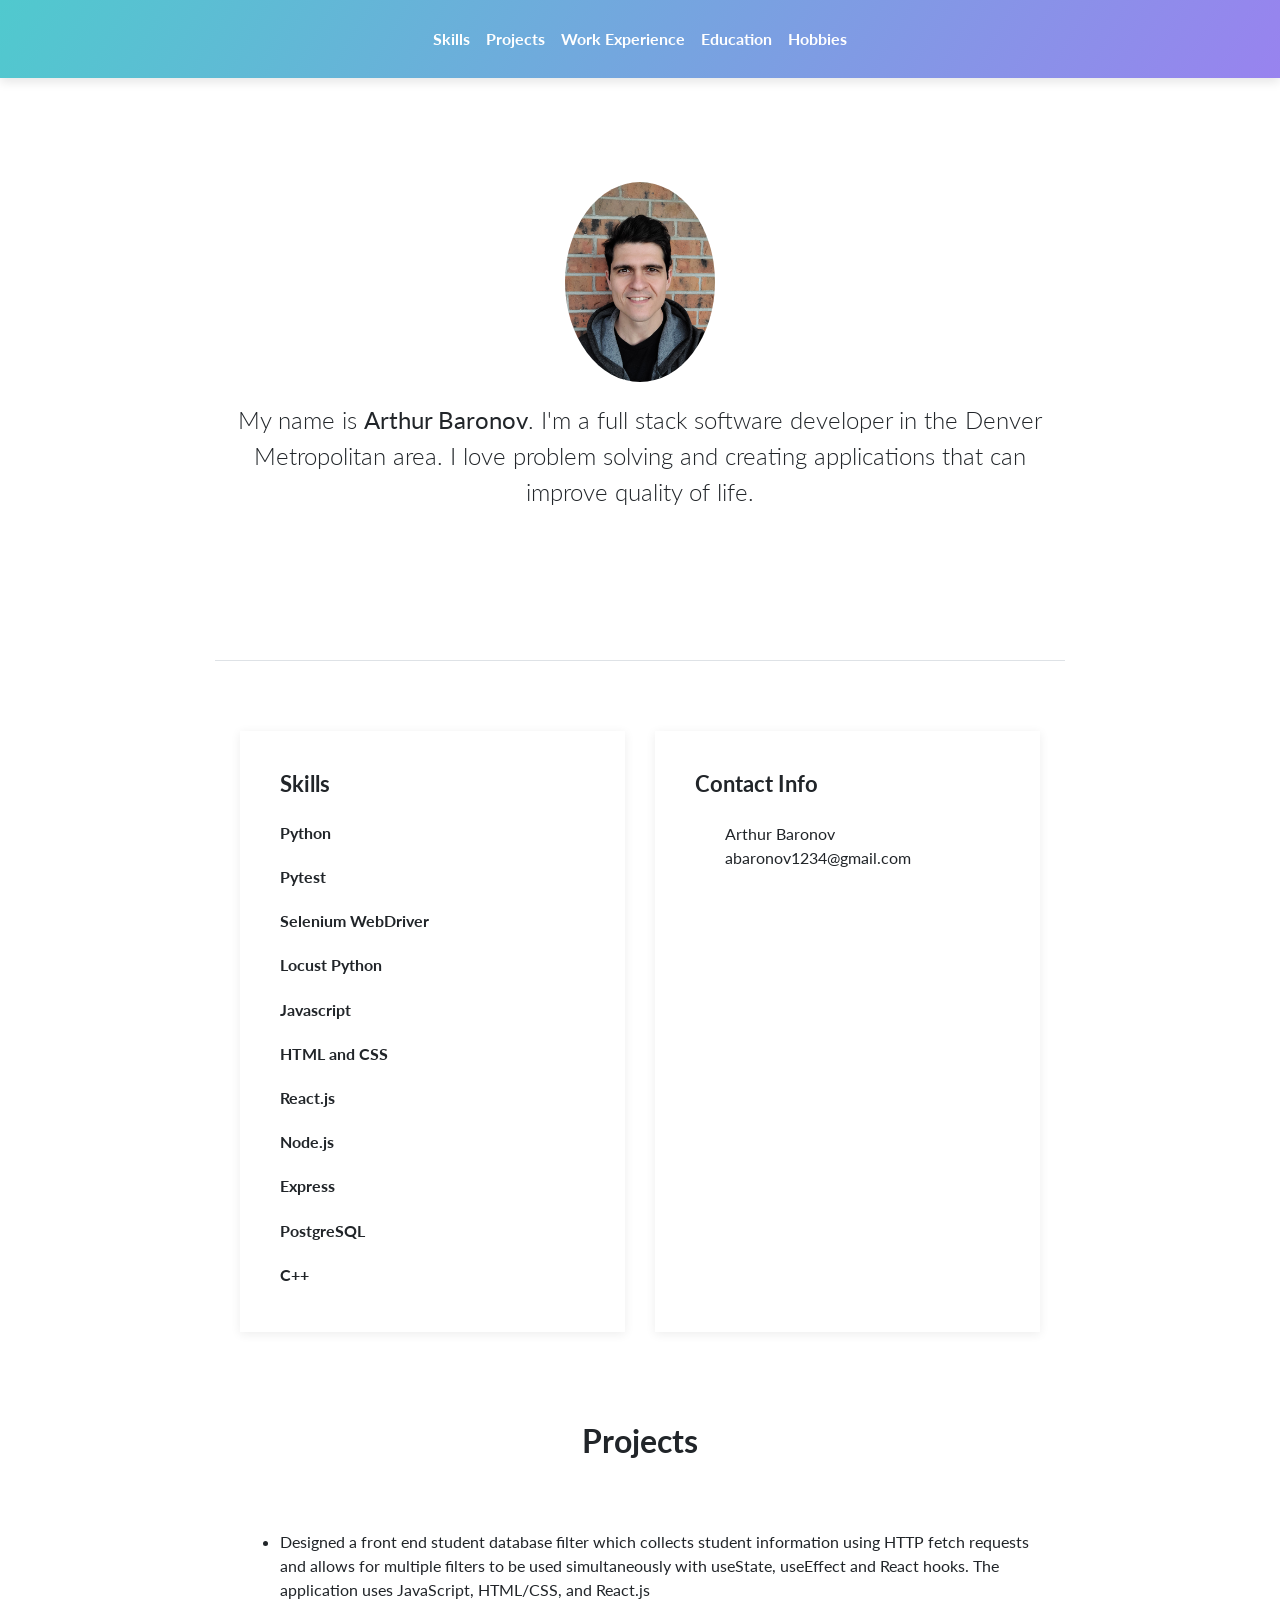
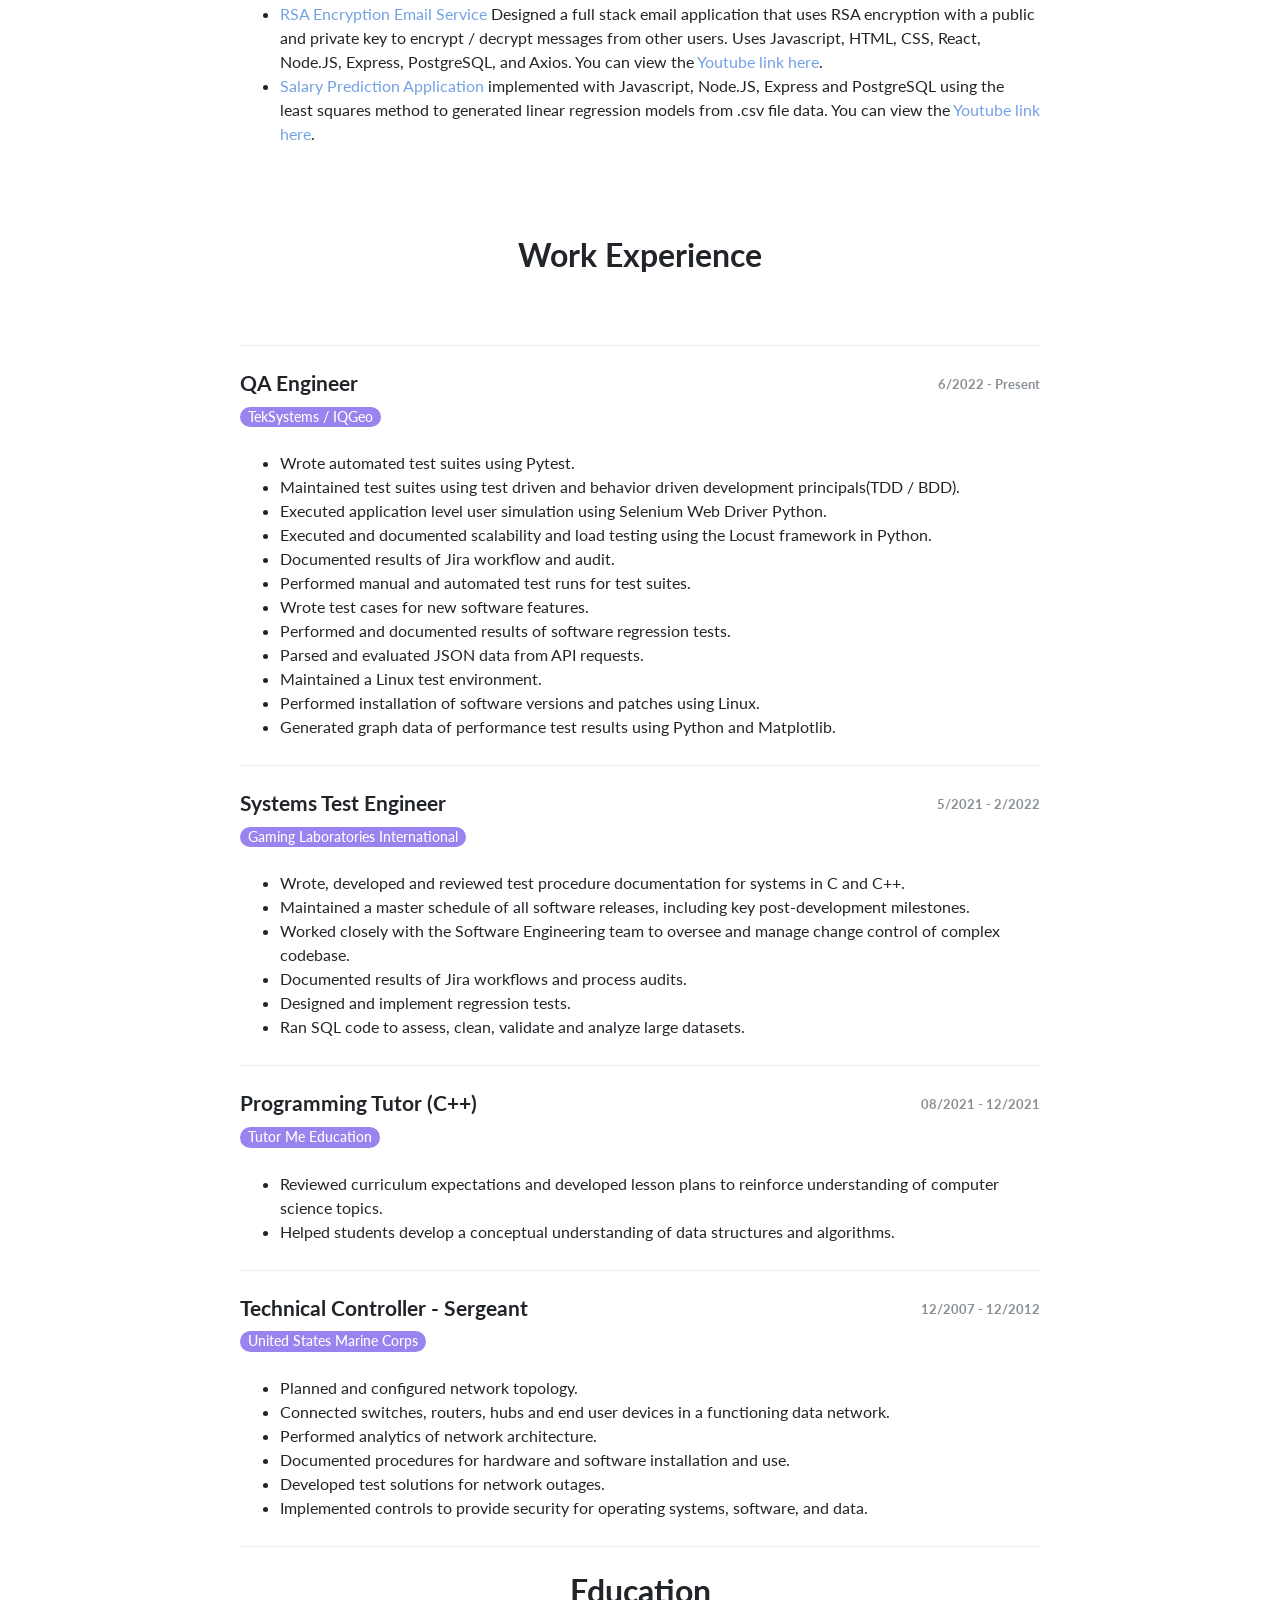
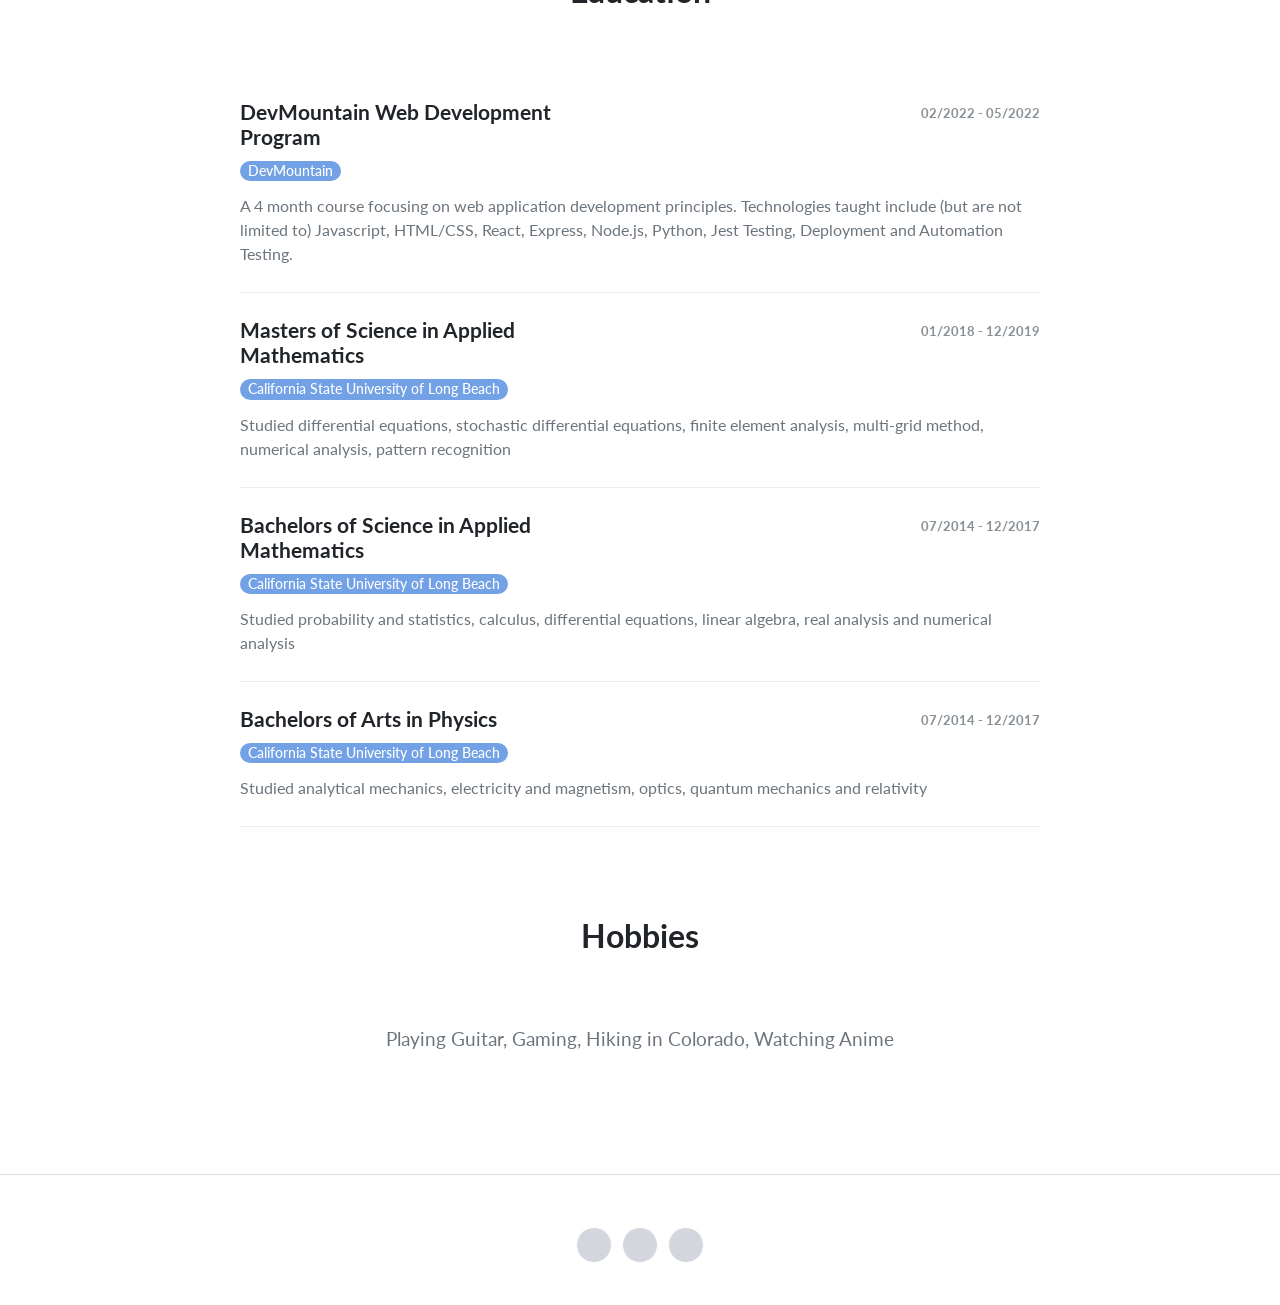
==== index.html @ 5a19d819 "Add IQGeo to work experience and Automation / Python to skills list" ====
<!DOCTYPE html>
<html>
  <head>
    <meta charset="utf-8">
    <meta name="viewport" content="width=device-width, initial-scale=1">
    <title>Arthur Baronov's Portfolio</title>
    <link rel="stylesheet" href="https://maxcdn.bootstrapcdn.com/bootstrap/4.0.0/css/bootstrap.min.css">
    <link rel="stylesheet" href="https://code.ionicframework.com/ionicons/2.0.1/css/ionicons.min.css">
    <link rel="stylesheet" type="text/css" href="assets/css/style.css">
  </head>
  <body>
   <nav class="navbar fixed-top navbar-expand-lg navbar-dark page-navbar gradient">
      <div class="container">
        <button class="navbar-toggler" type="button" data-toggle="collapse" data-target="#navbarNav" aria-controls="navbarNav" aria-expanded="false" aria-label="Toggle navigation">
          <span class="navbar-toggler-icon"></span>
        </button>
        <div class="collapse navbar-collapse" id="navbarNav">
            <ul class="navbar-nav mx-auto">
              <li class="nav-item item">
                <li class="nav-item item">
                  <li class="nav-item item">
                    <a class="nav-link" href="#skills">Skills</a>
                  </li>
                  <li class="nav-item item">
                    <a class="nav-link" href="#projects">Projects</a>
                  </li>
                  <li class="nav-item item">
                    <a class="nav-link" href="#work-experience">Work Experience</a>
                  </li>
                </li>
                <li class="nav-item item">
                    <a class="nav-link" href="#education">Education</a>
                </li>
                <li class="nav-item item">
                    <a class="nav-link" href="#hobbies">Hobbies</a>
                </li>
              </li>
            </ul>
          </div>
      </div>
    </nav>
    <main class="page cv-page">
      <section class="cv-block block-intro border-bottom">
        <div class="container">
          <div class="avatar">
            <img class="img-fluid rounded-circle" src="assets/img/ProfilePicture.jpg">
          </div>
          <p>My name is <strong>Arthur Baronov</strong>. I'm a full stack software developer in the Denver Metropolitan area. I love problem solving and creating applications that can improve quality of life.</p>
        </div>
      </section>
      <section class="cv-block info">
        <div class="container">       
          
          <div class="group" id="skills">
            <div class="row">
              <div class="col-md-6">
                <div class="skills info-card">
                  <h2>Skills</h2>
                  <h3>Python</h3>
                  <h3>Pytest</h3>
                  <h3>Selenium WebDriver</h3>
                  <h3>Locust Python</h3>
                  <h3>Javascript</h3>
                  <h3>HTML and CSS</h3>
                  <h3>React.js</h3>
                  <h3>Node.js</h3>
                  <h3>Express</h3>
                  <h3>PostgreSQL</h3>
                  <h3>C++</h3>
                </div>
              </div>
              <div class="col-md-6">
                <div class="contact-info info-card">
                  <h2>Contact Info</h2>
                  <div class="row">
                  </div>
                  <div class="row">
                    <div class="col-1">
                        <i class="ion-person icon"></i>
                    </div>
                    <div class="col-9">
                      <span>Arthur Baronov</span>
                    </div>
                  </div>
                  <div class="row">
                  </div>
                  <div class="row">
                    <div class="col-1">
                      <i class="ion-at icon"></i>
                    </div>
                    <div class="col-9">
                      <span>abaronov1234@gmail.com</span>
                    </div>
                  </div>
                </div>
              </div>
            </div>
          </div>
          
          <div class="hobbies group" id="projects">
          <h2 class="text-center">Projects</h2>
          <p class="text-center text-muted"><ul>
            <li>Designed a front end student database filter which collects student information using HTTP fetch requests and allows for multiple filters to be used simultaneously with useState, useEffect and React hooks. The application uses JavaScript, HTML/CSS, and React.js</li>
            <li><a href="https://github.com/aibaronov/secret-squirrel">RSA Encryption Email Service</a> Designed a full stack email application that uses RSA encryption with a public and private key to encrypt / decrypt messages from other users. Uses Javascript, HTML, CSS, React, Node.JS, Express, PostgreSQL, and Axios. You can view the <a href="https://youtu.be/8AyNjd6YMVg">Youtube link here</a>.</li>
            <li><a href="https://github.com/aibaronov/capstone-project.git">Salary Prediction Application</a> implemented with Javascript, Node.JS, Express and PostgreSQL using the least squares method to generated linear regression models from .csv file data. You can view the <a href="https://youtu.be/h0Ul3pJCWgg">Youtube link here</a>.</li>
            <!-- <li><a href="https://github.com/aibaronov/RSA.git">RSA Encryption Algorithm</a> implemented in C++ using concepts in Number Theory to handle modular arithmetic with large prime numbers.</li>
            <li><a href="https://github.com/aibaronov/Stochastic-Processes.git">Pedestrian Movement Simulation</a> implemented in Matlab using stochastic differential equations to simulate random motion.</li> -->
          </ul></p>
        </div>

          <div class="work-experience group" id="work-experience">
            <h2 class="text-center">Work Experience</h2>
            <div class="item">
              <div class="row">
                <div class="col-md-6">
                  <h3>QA Engineer</h3>
                  <h4 class="organization">TekSystems / IQGeo</h4>
                </div>
                <div class="col-md-6">
                  <time class="period">6/2022 - Present</time>
                </div>
              </div>
              <p class="text-muted"><ul>
                <li>Wrote automated test suites using Pytest.</li>
                <li>Maintained test suites using test driven and behavior driven development principals(TDD / BDD).</li>
                <li>Executed application level user simulation using Selenium Web Driver Python.</li>
                <li>Executed and documented scalability and load testing using the Locust framework in Python.</li>
                <li>Documented results of Jira workflow and audit.</li>
                <li>Performed manual and automated test runs for test suites.</li>
                <li>Wrote test cases for new software features.</li>
                <li>Performed and documented results of software regression tests.</li>
                <li>Parsed and evaluated JSON data from API requests.</li>
                <li>Maintained a Linux test environment.</li>
                <li>Performed installation of software versions and patches using Linux.</li>
                <li>Generated graph data of performance test results using Python and Matplotlib.</li>
              </ul></p>
            </div>

            <div class="item">
              <div class="row">
                <div class="col-md-6">
                  <h3>Systems Test Engineer</h3>
                  <h4 class="organization">Gaming Laboratories International</h4>
                </div>
                <div class="col-md-6">
                  <time class="period">5/2021 - 2/2022</time>
                </div>
              </div>
              <p class="text-muted"><ul>
                <li>Wrote, developed and reviewed test procedure documentation for systems in C and C++.</li>
                <li>Maintained a master schedule of all software releases, including key post-development milestones.</li>
                <li>Worked closely with the Software Engineering team to oversee and manage change control of complex codebase.</li>
                <li>Documented results of Jira workflows and process audits. </li>
                <li>Designed and implement regression tests. </li>
                <li>Ran SQL code to assess, clean, validate and analyze large datasets.</li>
              </ul></p>
            </div>
            <!-- <div class="item">
              <div class="row">
                <div class="col-md-6">
                  <h3>Highschool Math Tutor</h3>
                  <h4 class="organization">Denver Math Fellows</h4>
                </div>
                <div class="col-md-6">
                  <time class="period">07/2020 - 05/2021</time>
                </div>
              </div>
                <p class="text-muted"><ul>
                  <li>Wrote lesson plans based on curriculum expectations.</li>
                  <li>Designed curriculums to reinforce state mathematics standards for highschool students.</li>
                  <li>Held virtual lectures via google meets for students.</li>
                  <li>Designed and administered quizzes and tests to assess students' knowledge.</li>
                  <li>Performed accurate grading of all assignments and relevant participation based activities. </li>
                  <li>Recorded videos for students to watch in order to reinforce foundational topics in mathematics. </li>
                </ul></p>
              </div> -->
              <div class="item">
                <div class="row">
                  <div class="col-md-6">
                    <h3>Programming Tutor (C++)</h3>
                    <h4 class="organization">Tutor Me Education</h4>
                  </div>
                  <div class="col-md-6">
                    <time class="period">08/2021 - 12/2021</time>
                  </div>
                </div>
                  <p class="text-muted"><ul>
                    <li>Reviewed curriculum expectations and developed lesson plans to reinforce understanding of computer science topics.
                    </li>
                    <li>Helped students develop a conceptual understanding of data structures and algorithms.</li>
                  </ul></p>
                </div>
            
            <div class="item">
              <div class="row">
                <div class="col-md-6">
                  <h3>Technical Controller - Sergeant</h3>
                  <h4 class="organization">United States Marine Corps</h4>
                </div>
                <div class="col-md-6">
                  <time class="period">12/2007 - 12/2012</time>
                </div>
              </div>
              <p class="text-muted"><ul>
                <li>Planned and configured network topology.</li>
                <li>Connected switches, routers, hubs and end user devices in a functioning data network. </li>
                <li>Performed analytics of network architecture.</li>
                <li>Documented procedures for hardware and software installation and use.</li>
                <li>Developed test solutions for network outages.  </li>
                <li>Implemented controls to provide security for operating systems, software, and data. </li>
              </ul></p>
              </div>
            </div>
          </div>
          
          <h2 class="text-center">Education</h2>
          <div class="education group" id="education">
            <div class="item">
              <div class="row">
                <div class="col-md-6">
                  <h3>DevMountain Web Development Program</h3>
                  <h4 class="organization">DevMountain</h4>
                </div>
                <div class="col-md-6">
                  <time class="period">02/2022 - 05/2022</time>
                </div>
              </div>
              <p class="text-muted">A 4 month course focusing on web application development principles. Technologies taught include (but are not limited to) Javascript, HTML/CSS, React, Express, Node.js, Python, Jest Testing, Deployment and Automation Testing.</p>
            </div>
            
            <div class="item">
              <div class="row">
                <div class="col-md-6">
                  <h3>Masters of Science in Applied Mathematics</h3>
                  <h4 class="organization">California State University of Long Beach</h4>
                </div>
                <div class="col-md-6">
                  <time class="period">01/2018 - 12/2019</time>
                </div>
              </div>
              <p class="text-muted">Studied differential equations, stochastic differential equations, finite element analysis, multi-grid method, numerical analysis, pattern recognition</p>
            </div>
            <div class="item">
              <div class="row">
                <div class="col-md-6">
                  <h3>Bachelors of Science in Applied Mathematics</h3>
                  <h4 class="organization">California State University of Long Beach</h4>
                </div>
                <div class="col-md-6">
                  <time class="period">07/2014 - 12/2017</time>
                </div>
              </div>
              <p class="text-muted">Studied probability and statistics, calculus, differential equations, linear algebra, real analysis and numerical analysis</p>
            </div>
            <div class="item">
              <div class="row">
                <div class="col-md-6">
                  <h3>Bachelors of Arts in Physics</h3>
                  <h4 class="organization">California State University of Long Beach</h4>
                </div>
                <div class="col-md-6">
                  <time class="period">07/2014 - 12/2017</time>
                </div>
              </div>
              <p class="text-muted">Studied analytical mechanics, electricity and magnetism, optics, quantum mechanics and relativity</p>
            </div>
          </div>
          <!-- <div class="group" id="skills">
            <div class="row">
              <div class="col-md-6">
                <div class="skills info-card">
                  <h2>Skills</h2>
                  <h3>Javascript</h3>
                  <h3>HTML and CSS</h3>
                  <h3>React.js</h3>
                  <h3>Node.js</h3>
                  <h3>Express</h3>
                  <h3>PostgreSQL</h3>
                  <h3>C++</h3>
                </div>
              </div>
              <div class="col-md-6">
                <div class="contact-info info-card">
                  <h2>Contact Info</h2>
                  <div class="row">
                  </div>
                  <div class="row">
                    <div class="col-1">
                        <i class="ion-person icon"></i>
                    </div>
                    <div class="col-9">
                      <span>Arthur Baronov</span>
                    </div>
                  </div>
                  <div class="row">
                  </div>
                  <div class="row">
                    <div class="col-1">
                      <i class="ion-at icon"></i>
                    </div>
                    <div class="col-9">
                      <span>abaronov1234@gmail.com</span>
                    </div>
                  </div>
                </div>
              </div>
            </div>
          </div> -->

          <div class="hobbies group" id="hobbies">
            <h2 class="text-center">Hobbies</h2>
            <p class="text-center text-muted">Playing Guitar, Gaming, Hiking in Colorado, Watching Anime</p>
          </div>
        </div>
      </section>
      <footer class="page-footer">
        <div class="container">
          <div class="social-icons">
            <a href="https://www.instagram.com/arthur.baronov/"><i class="ion-social-instagram-outline" title="Instagram"></i></a>
            <a href="https://twitter.com/ArthurBaronov"><i class="ion-social-twitter" title="Twitter"></i></a>
            <a href="https://www.linkedin.com/in/arthurbaronov/"><i class="icon ion-social-linkedin"></i></a>
          </div>
        </div>
      </footer>
    </main>
  </body>
  <script src="https://code.jquery.com/jquery-3.2.1.min.js"></script>
  <script src="https://maxcdn.bootstrapcdn.com/bootstrap/4.0.0/js/bootstrap.min.js"></script>
  <script src="assets/js/script.js"></script>
</html>
---- assets/css/style.css ----
@import url("https://fonts.googleapis.com/css?family=Lato:300,400");

body{
     font-family: 'Lato', sans-serif;
}

.page-navbar.navbar{
    box-shadow: 0 4px 10px rgba(0, 0, 0, 0.1);
}

.page-navbar .navbar-nav .nav-item a{
    font-weight: bold;
}

.page-navbar.navbar-dark .navbar-nav .nav-link {
    color: #fff;
}

.page-navbar .logo{
    font-size: 1.5rem;
}

.page-navbar.fixed-top + .page{
    padding-top: 62px;
}

.download-template{
    color: #fff;
    background-color: #ed36ad;
    border: none;
    font-weight: bold;
    text-transform: uppercase;
    font-size: 13px;
    padding: 10px 24px;
    border-radius: 40px;
}

.download-template:hover{
    background-color: #fb5ec4;
}

.gradient{
    /* background: linear-gradient(120deg, #7f70f5, #0ea0ff); */
    background: linear-gradient(120deg, #50c9ce, #9883ef);
    color: #fff !important;
}

#projects a{
    color:#72a1e5;
}

.cv-block{
    padding-bottom: 60px;
    padding-top: 60px;
}

.cv-block.block-intro{
    text-align: center;
    max-width: 850px;
    margin: auto;
}


.cv-block.block-intro .about-me{
    max-width: 800px;
    margin: auto;
}

.cv-block.block-intro p{
    font-size: 1.5em;
    font-weight: 300;
    margin-bottom: 30px;
}

.cv-block.block-intro .btn {
  padding: 0.375rem 1rem;
  border-radius: 2em;
 }

.cv-block.block-intro .avatar{
    width: 150px;
    height: 150px;
    background-size: cover;
    background-repeat: no-repeat;
    margin: auto;
    border-radius: 100px;
    margin-bottom: 70px;
}

.cv-block.info{
    padding-top: 70px;
}

.cv-block.info h2{
    font-weight: bold;
    margin-bottom: 70px;
}

.cv-block.info h3{
    font-size: 1.3rem;
}

.cv-block.info .group{
    max-width: 800px;
    margin: auto;
}

.cv-block.info .group:not(:first-child){
    margin-top: 90px;
}

.cv-block.info .group .period{
    font-size: 0.8rem;
    float: none;
    font-weight: bold;
    margin-top: 4px;
    color: #6c757d;
    opacity: 0.8;
}

.cv-block.info .group .organization{
    font-size: 0.85em;
    background-color: #9883ef;
    display: inline-block;
    color: #fff;
    padding: 2px 8px;
    border-radius: 2em;
}

.cv-block.info .education.group .organization{
    background-color: #72a1e5; 
}

.cv-block.info .group .item{
    padding-bottom: 10px;
    margin-bottom: 25px;
    border-bottom: 1px solid #eee;
}

.cv-block.info .group h2 + .item{
    padding-top:25px;
    border-top: 1px solid #eee;
}

.cv-block.info .group .item .row{
    margin-bottom: 5px;
}

.cv-block.info .work-experience h3,
.cv-block.info .education h3{
    font-weight: bold;
}

.cv-block .info-card{
    padding: 40px;
    box-shadow: 0px 2px 10px rgba(0, 0, 0, 0.075);
    height: 100%;
}

.cv-block .info-card h2{
    margin-top: 0;
    margin-bottom: 24px !important;
    font-size: 1.4rem;
}

.cv-block .info-card.skills h3{
    margin-top: 25px;
    font-size: 1rem;
    font-weight: bold;
}

.cv-block .info-card.skills .progress{
    height: 3px;
}

.cv-block .info-card.contact-info .icon{
    font-size: 1.3em;
    color: #c9c9c9;
    position: relative;
    bottom: 4px;
}

.cv-block.info .hobbies p{
    max-width: 700px;
    margin: auto;
    font-size: 1.2em;
}

.page-footer{
    padding-top: 32px;
    border-top: 1px solid #ddd;
    text-align: center;
    padding-bottom: 20px;
}

.page-footer a{
    display: inline-block;
    margin: 0px 10px;
    color: #282b2d;
    font-size: 18px;
}

.page-footer .links{
    display: inline-block;
}

.page-footer .social-icons{
    margin-top: 20px;
    margin-bottom: 16px;
}

.page-footer .social-icons a{
    font-size: 18px;
    margin: 0 3px;
    color: #ffffff;
    border: 1px solid;
    opacity: 0.75;
    border-radius: 50%;
    width: 36px;
    display: inline-block;
    height: 36px;
    text-align: center;
    background-color: #c5c9d2;
    line-height: 34px;
}

.page-footer .social-icons a:hover{
    opacity: 1;
}

@media (min-width: 768px) {

    .cv-block {
        padding-bottom: 120px;
        padding-top: 120px; 
    }

    .cv-block.info .group .period {
        float: right; 
    }
}

@media (min-width: 576px){
    .navbar {
        padding-top: 1.2rem;
        padding-bottom:1.2rem;
    }

    .portfolio-navbar.fixed-top + .page{
        padding-top: 6rem;
    }
}
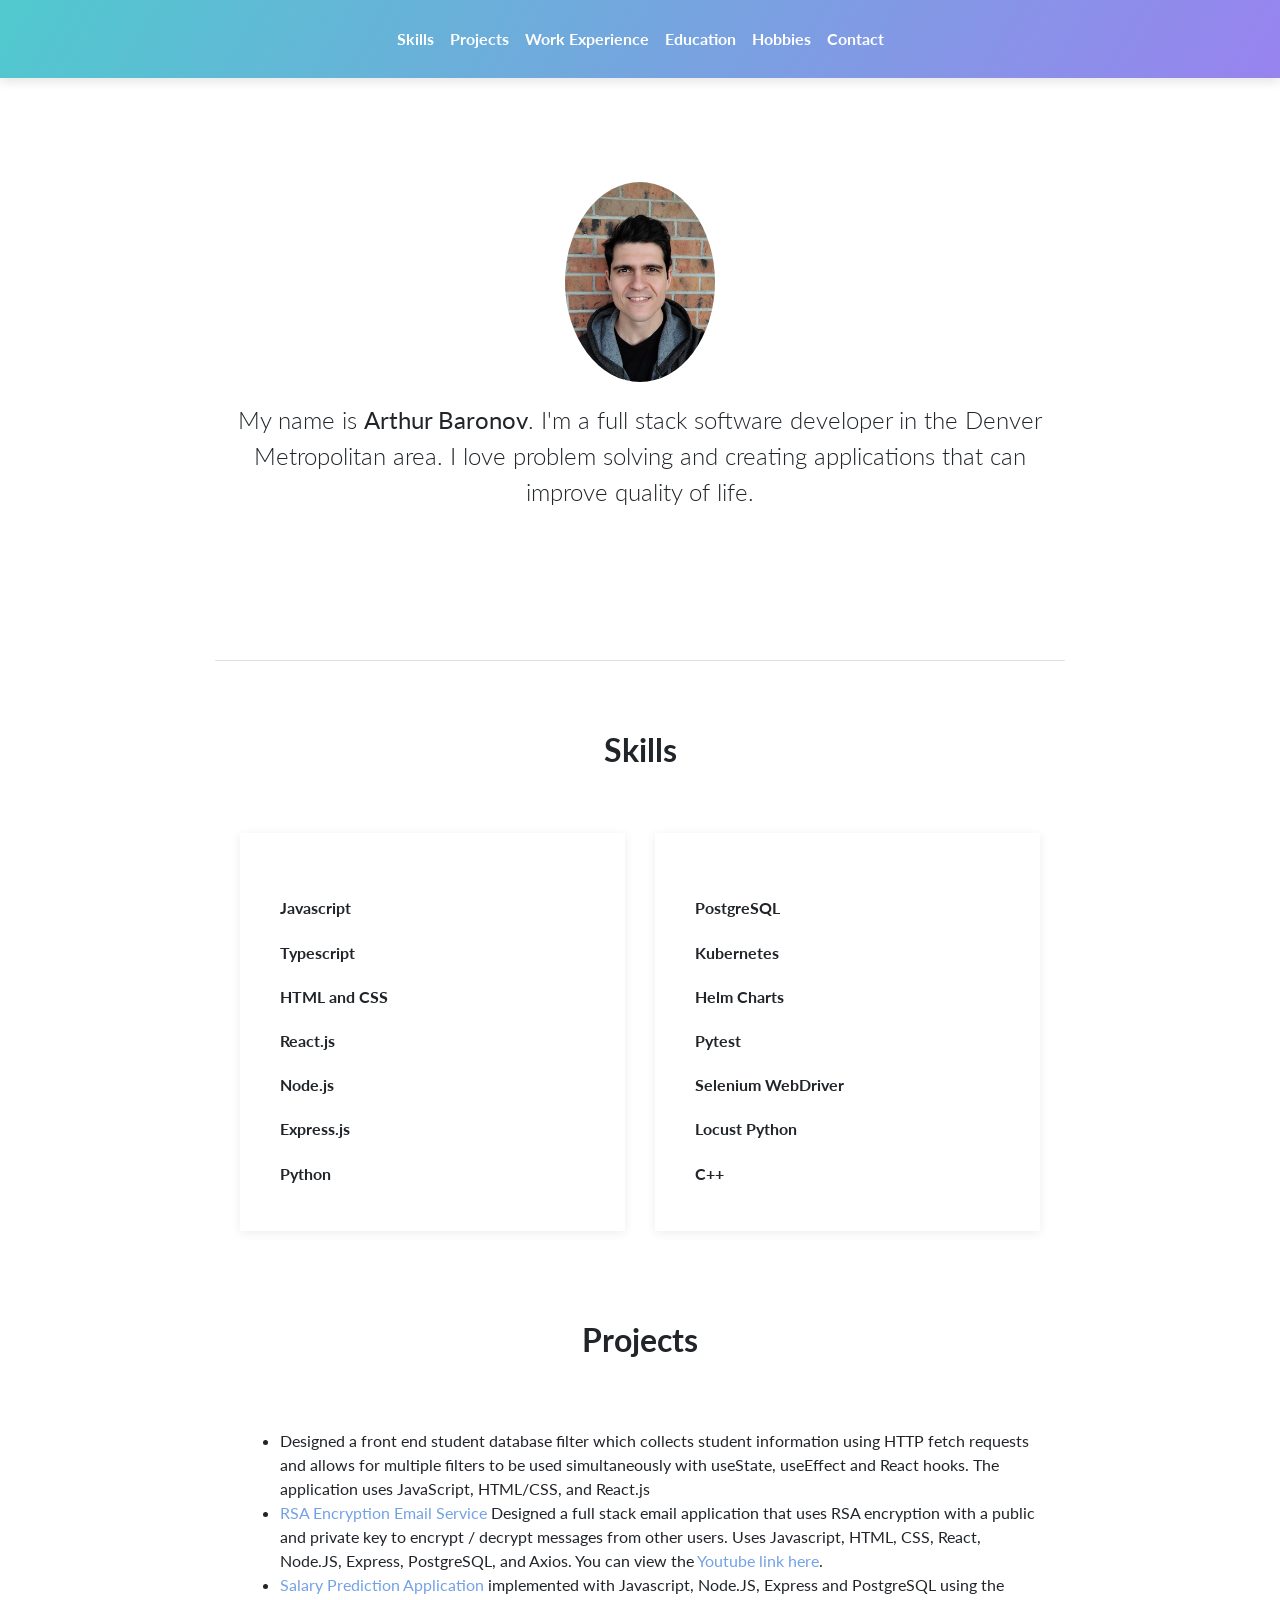
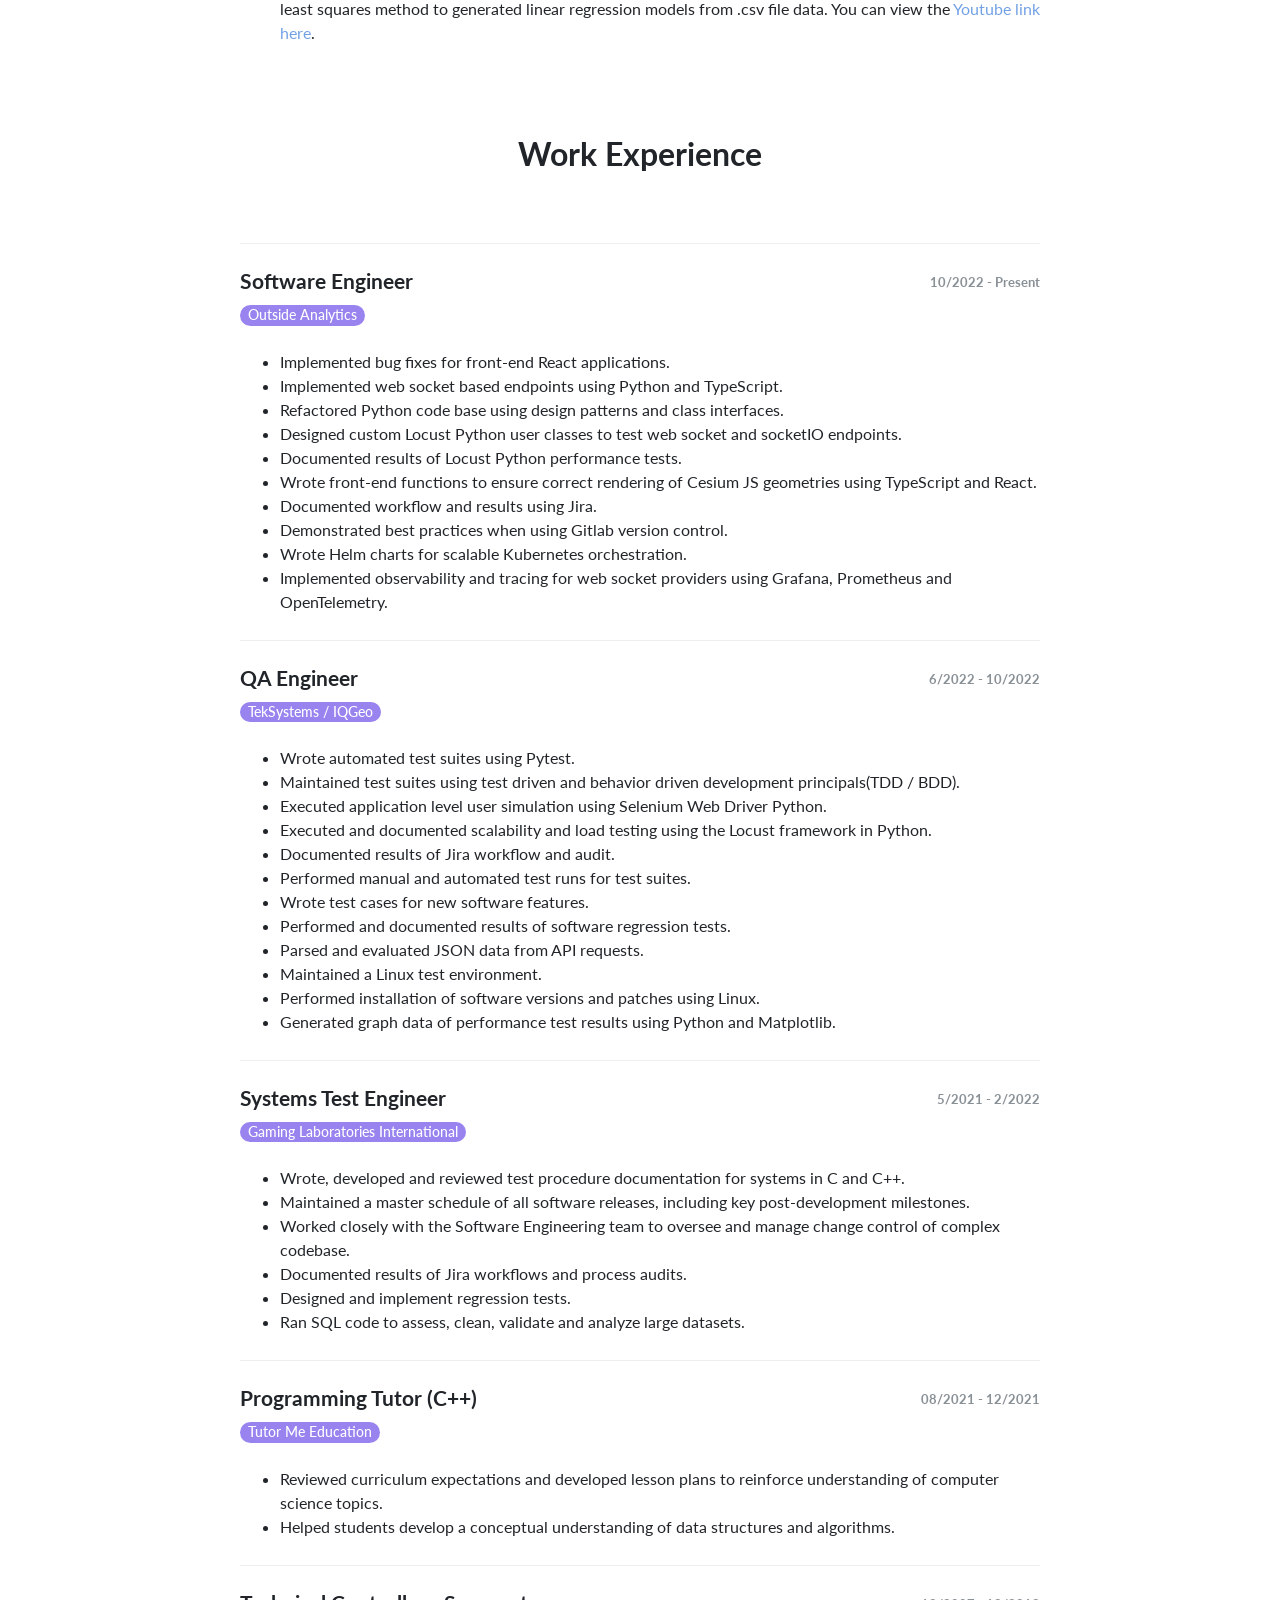
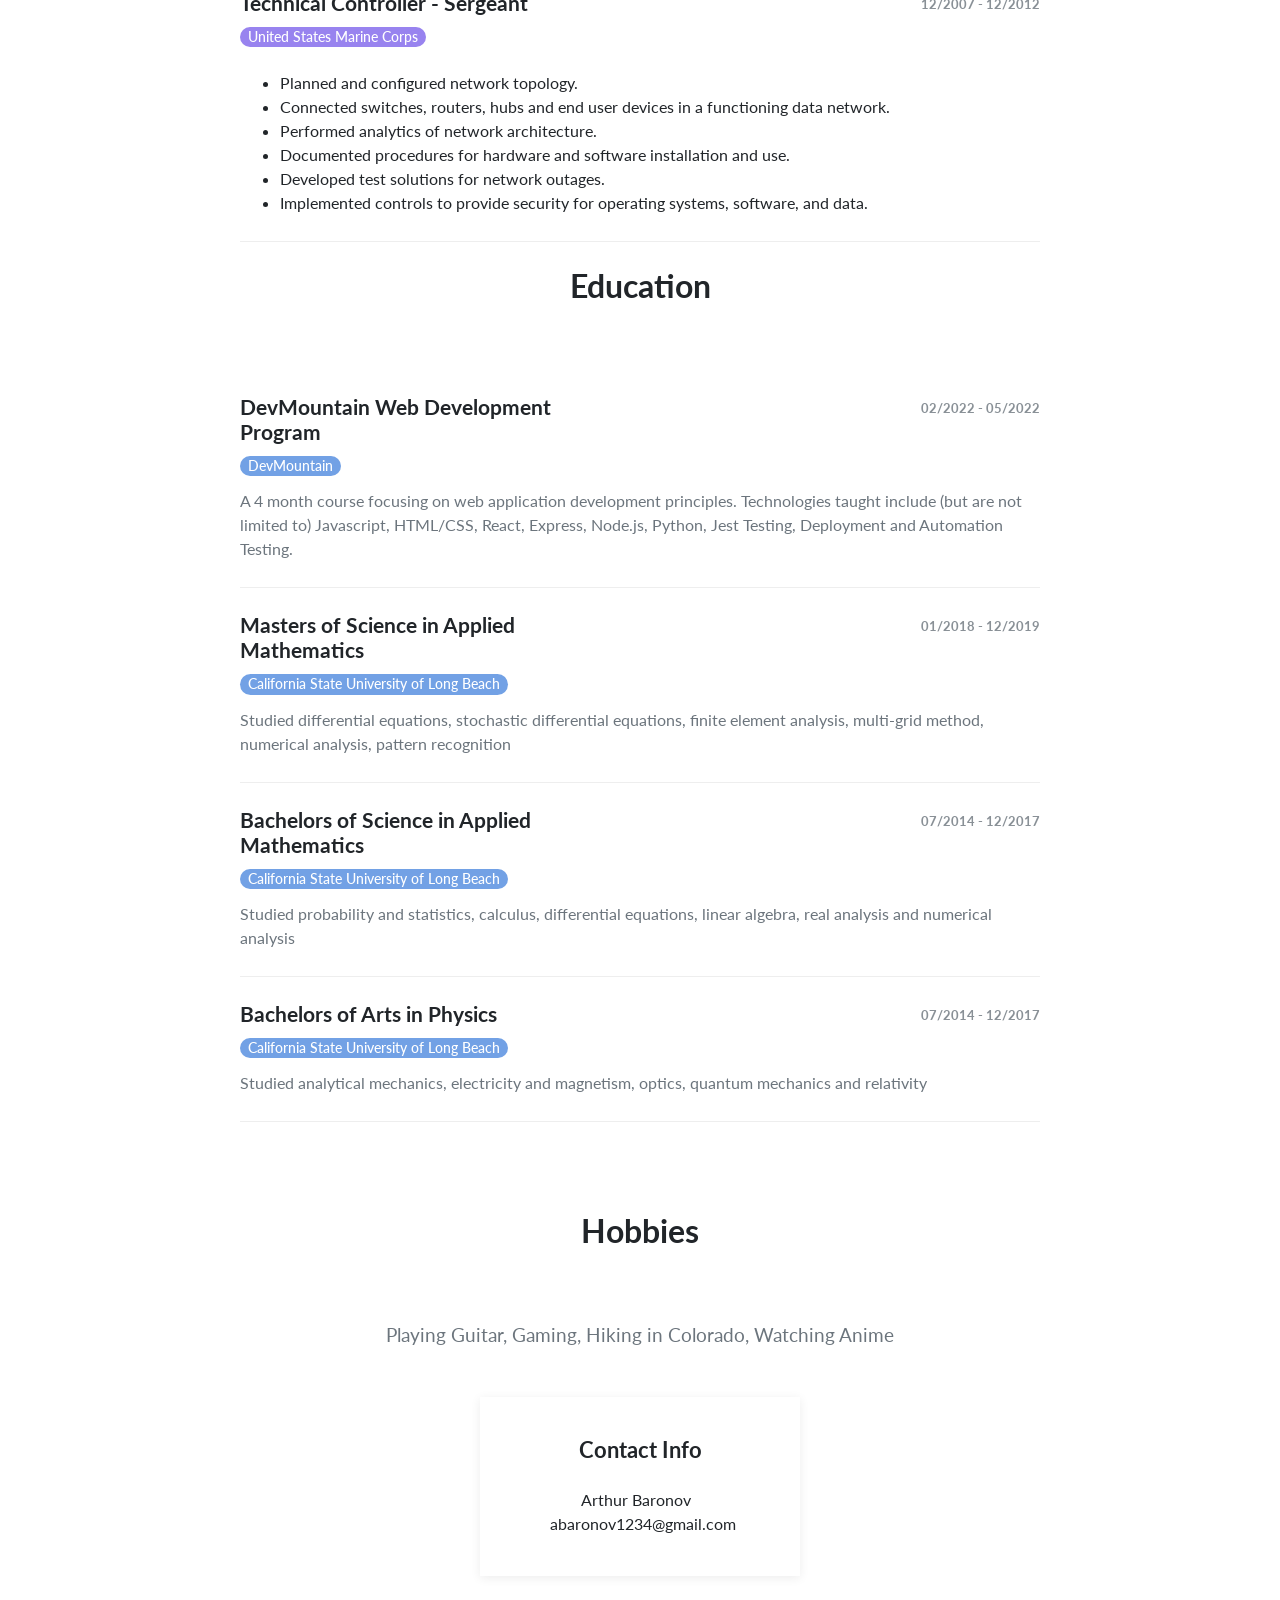
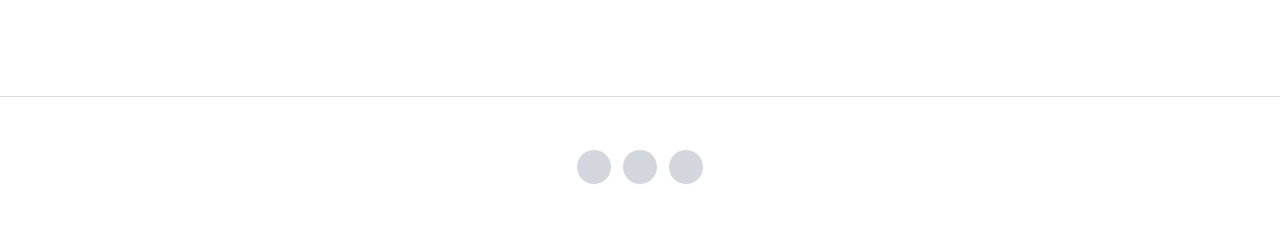
==== commit cda8955e: "Updated experience and contact info" ====
--- a/index.html
+++ b/index.html
@@ -34,6 +34,9 @@
                 <li class="nav-item item">
                     <a class="nav-link" href="#hobbies">Hobbies</a>
                 </li>
+                <li class="nav-item item">
+                  <a class="nav-link" href="#contact">Contact</a>
+              </li>
               </li>
             </ul>
           </div>
@@ -49,53 +52,39 @@
         </div>
       </section>
       <section class="cv-block info">
+        <h2 id="skillsHeader">Skills</h2>
         <div class="container">       
-          
           <div class="group" id="skills">
             <div class="row">
               <div class="col-md-6">
                 <div class="skills info-card">
-                  <h2>Skills</h2>
+                  <h3>Javascript</h3>
+                  <h3>Typescript</h3>
+                  <h3>HTML and CSS</h3>
+                  <h3>React.js</h3>
+                  <h3>Node.js</h3>
+                  <h3>Express.js</h3>
                   <h3>Python</h3>
+
+                </div>
+              </div>
+              <div class="col-md-6">
+                <div class="skills info-card">
+                  <h3>PostgreSQL</h3>
+                  <h3>Kubernetes</h3>
+                  <h3>Helm Charts</h3>
                   <h3>Pytest</h3>
                   <h3>Selenium WebDriver</h3>
                   <h3>Locust Python</h3>
-                  <h3>Javascript</h3>
-                  <h3>HTML and CSS</h3>
-                  <h3>React.js</h3>
-                  <h3>Node.js</h3>
-                  <h3>Express</h3>
-                  <h3>PostgreSQL</h3>
                   <h3>C++</h3>
                 </div>
               </div>
-              <div class="col-md-6">
-                <div class="contact-info info-card">
-                  <h2>Contact Info</h2>
-                  <div class="row">
-                  </div>
-                  <div class="row">
-                    <div class="col-1">
-                        <i class="ion-person icon"></i>
-                    </div>
-                    <div class="col-9">
-                      <span>Arthur Baronov</span>
-                    </div>
-                  </div>
-                  <div class="row">
-                  </div>
-                  <div class="row">
-                    <div class="col-1">
-                      <i class="ion-at icon"></i>
-                    </div>
-                    <div class="col-9">
-                      <span>abaronov1234@gmail.com</span>
-                    </div>
-                  </div>
-                </div>
-              </div>
-            </div>
-          </div>
+
+            </div>
+          </div>
+
+            
+      
           
           <div class="hobbies group" id="projects">
           <h2 class="text-center">Projects</h2>
@@ -110,6 +99,32 @@
 
           <div class="work-experience group" id="work-experience">
             <h2 class="text-center">Work Experience</h2>
+
+            <div class="item">
+              <div class="row">
+                <div class="col-md-6">
+                  <h3>Software Engineer</h3>
+                  <h4 class="organization">Outside Analytics</h4>
+                </div>
+                <div class="col-md-6">
+                  <time class="period">10/2022 - Present</time>
+                </div>
+              </div>
+              <p class="text-muted">
+              <ul>
+                <li>Implemented bug fixes for front-end React applications.</li>
+                <li>Implemented web socket based endpoints using Python and TypeScript.</li>
+                <li>Refactored Python code base using design patterns and class interfaces.</li>
+                <li>Designed custom Locust Python user classes to test web socket and socketIO endpoints.</li>
+                <li>Documented results of Locust Python performance tests.</li>
+                <li>Wrote front-end functions to ensure correct rendering of Cesium JS geometries using TypeScript and React.</li>
+                <li>Documented workflow and results using Jira.</li>
+                <li>Demonstrated best practices when using Gitlab version control.</li>
+                <li>Wrote Helm charts for scalable Kubernetes orchestration.</li>
+                <li>Implemented observability and tracing for web socket providers using Grafana, Prometheus and OpenTelemetry.</li>
+              </ul></p>
+            </div>
+
             <div class="item">
               <div class="row">
                 <div class="col-md-6">
@@ -117,7 +132,7 @@
                   <h4 class="organization">TekSystems / IQGeo</h4>
                 </div>
                 <div class="col-md-6">
-                  <time class="period">6/2022 - Present</time>
+                  <time class="period">6/2022 - 10/2022</time>
                 </div>
               </div>
               <p class="text-muted"><ul>
@@ -311,6 +326,29 @@
             <h2 class="text-center">Hobbies</h2>
             <p class="text-center text-muted">Playing Guitar, Gaming, Hiking in Colorado, Watching Anime</p>
           </div>
+          <div id="contact" class= "contact-info info-card">
+            <h2>Contact Info</h2>
+            <div class="row">
+            </div>
+            <div class="row">
+              <div class="col-1">
+                  <i class="ion-person icon"></i>
+              </div>
+              <div class="col-9">
+                <span>Arthur Baronov</span>
+              </div>
+            </div>
+            <div class="row">
+            </div>
+            <div class="row">
+              <div class="col-1">
+                <i class="ion-at icon"></i>
+              </div>
+              <div class="col-9">
+                <span>abaronov1234@gmail.com</span>
+              </div>
+            </div>
+          </div>
         </div>
       </section>
       <footer class="page-footer">
--- a/assets/css/style.css
+++ b/assets/css/style.css
@@ -169,10 +169,21 @@
     font-weight: bold;
 }
 
+#skillsHeader{
+    margin: auto;
+    margin-bottom: 4rem;
+    text-align: center;
+    position: relative;
+}
 .cv-block .info-card.skills .progress{
     height: 3px;
 }
-
+.contact-info{
+    width: 20rem;
+    margin: auto;
+    margin-top: 3rem;
+    text-align: center;
+}
 .cv-block .info-card.contact-info .icon{
     font-size: 1.3em;
     color: #c9c9c9;
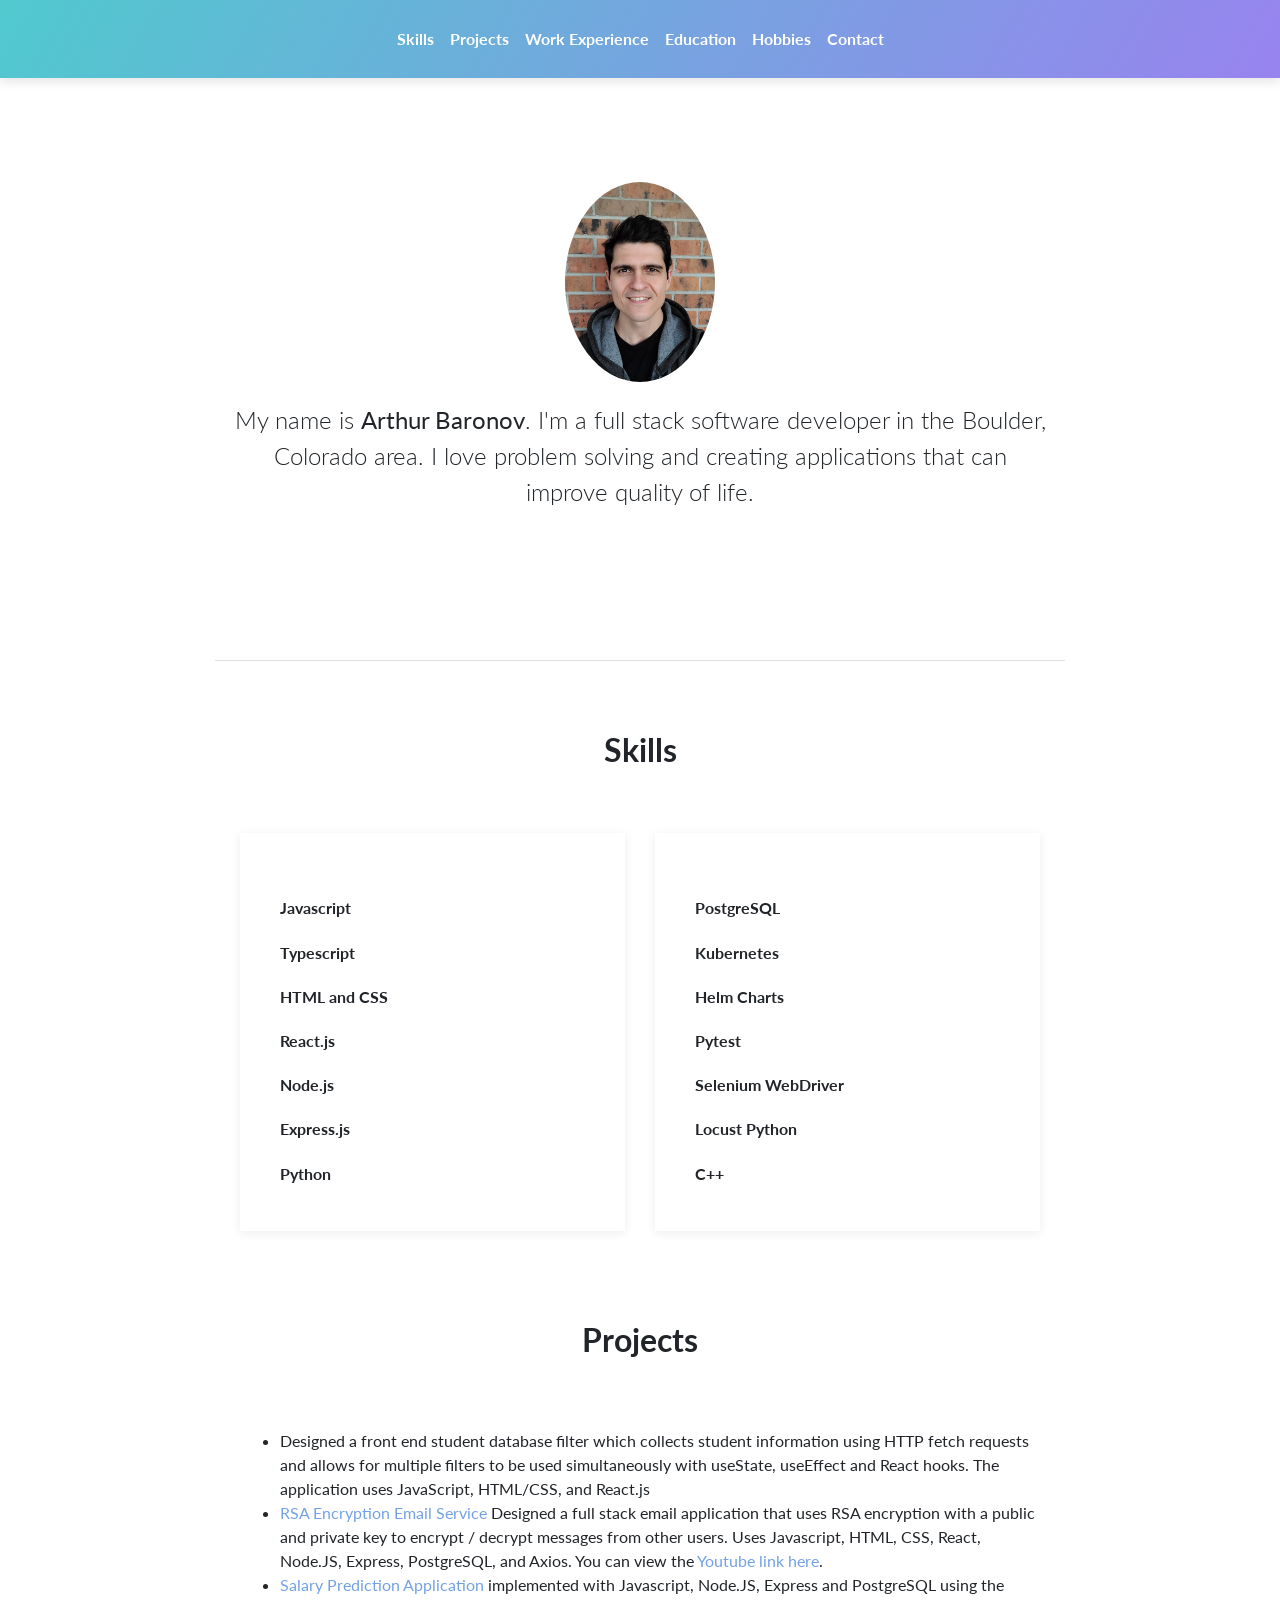
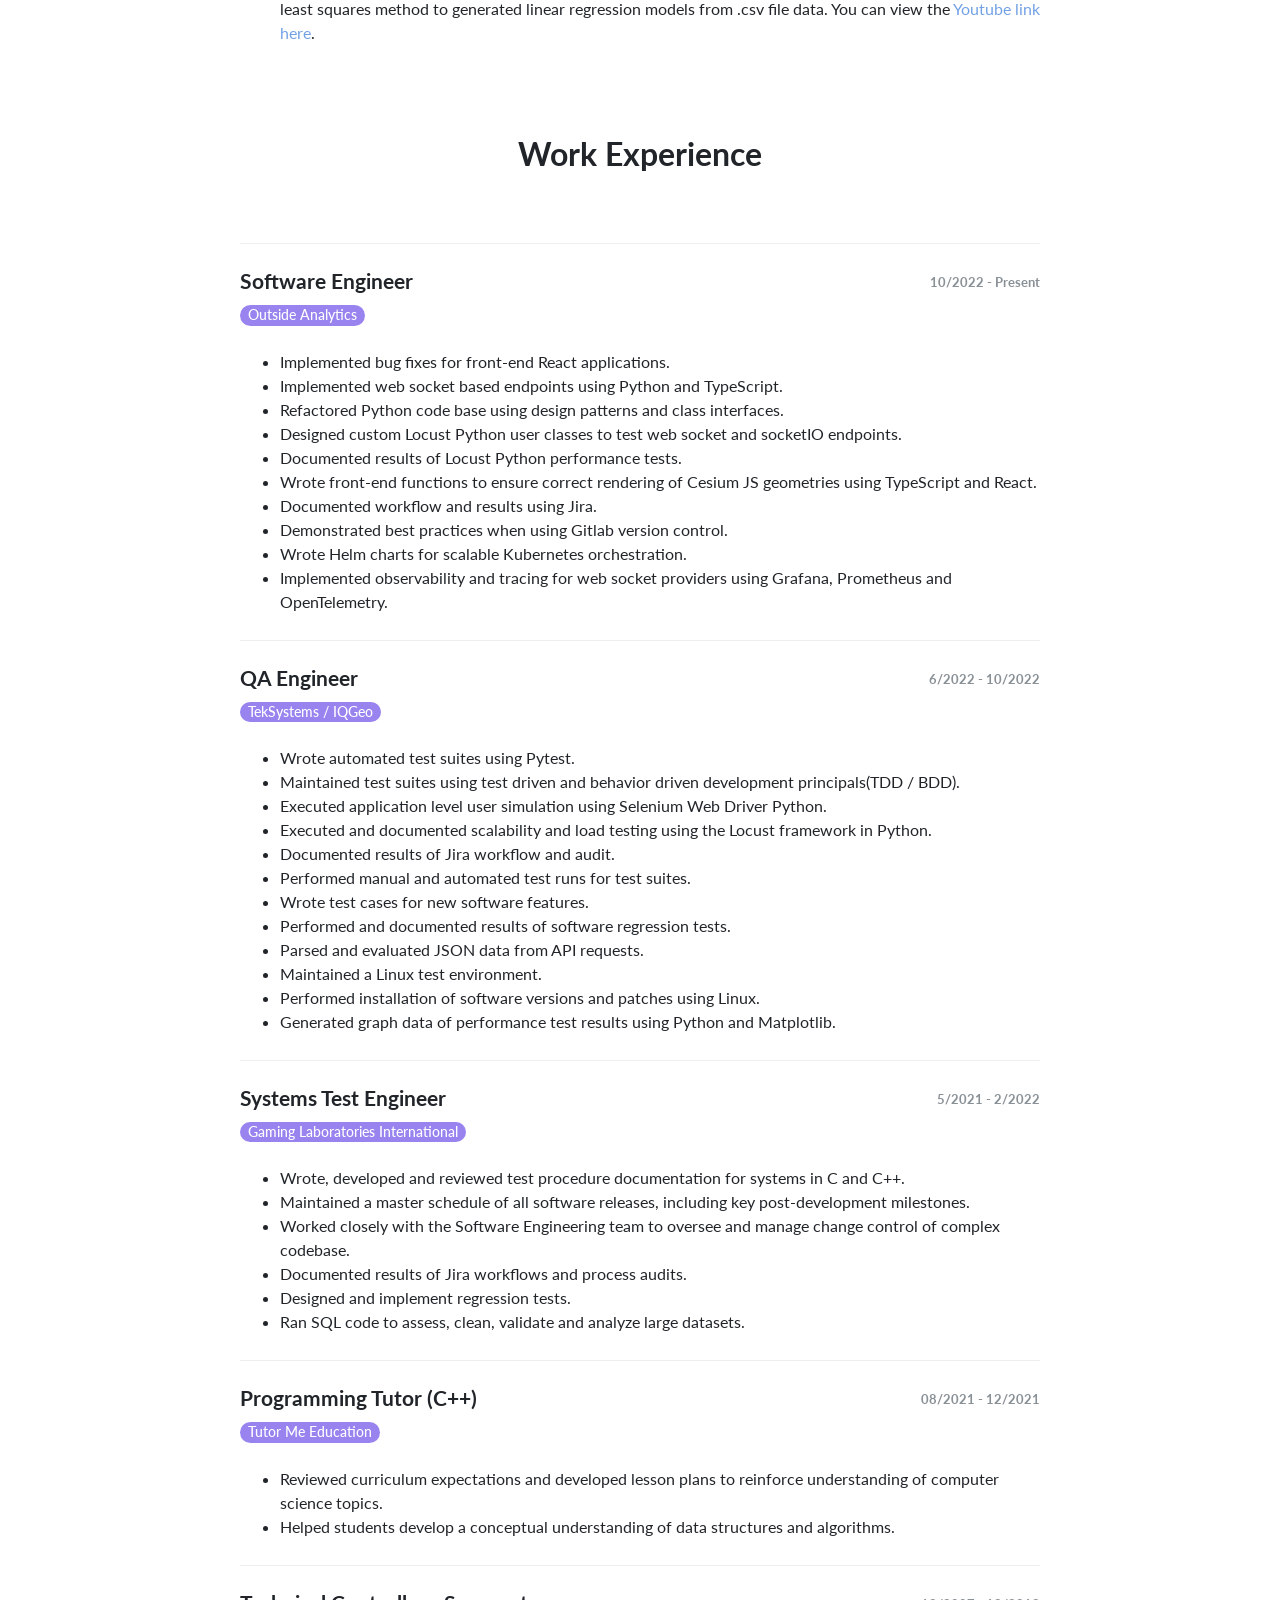
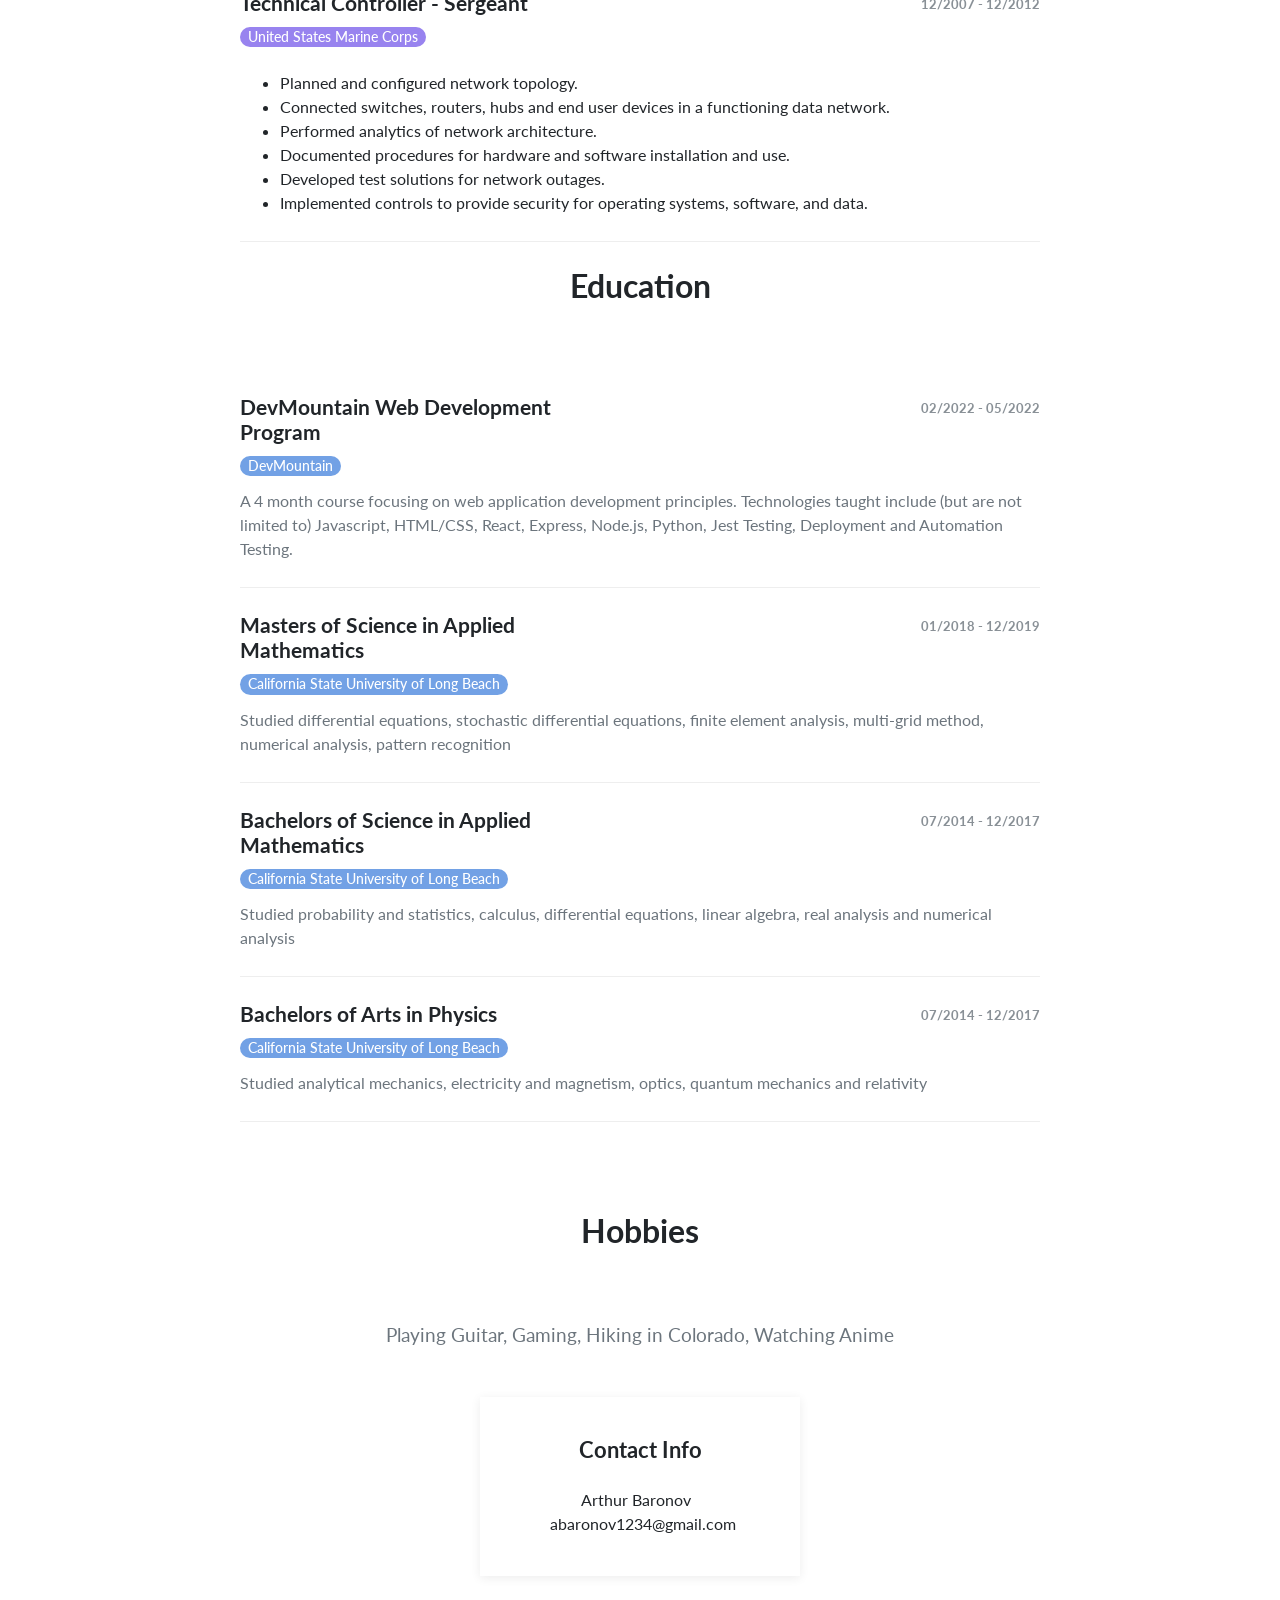
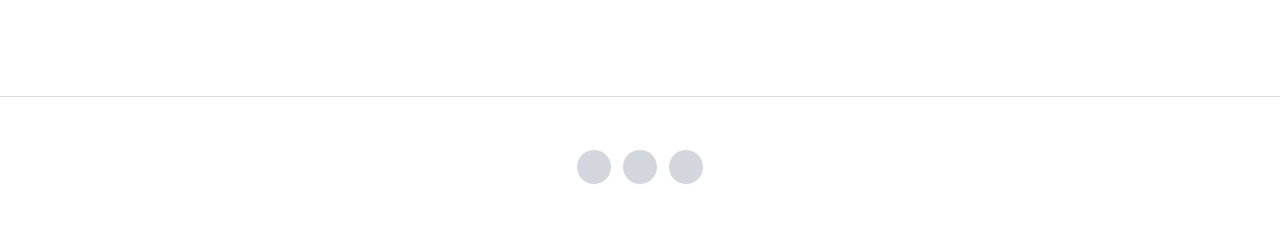
==== commit 1862d0a7: "Updated location" ====
--- a/index.html
+++ b/index.html
@@ -48,7 +48,7 @@
           <div class="avatar">
             <img class="img-fluid rounded-circle" src="assets/img/ProfilePicture.jpg">
           </div>
-          <p>My name is <strong>Arthur Baronov</strong>. I'm a full stack software developer in the Denver Metropolitan area. I love problem solving and creating applications that can improve quality of life.</p>
+          <p>My name is <strong>Arthur Baronov</strong>. I'm a full stack software developer in the Boulder, Colorado area. I love problem solving and creating applications that can improve quality of life.</p>
         </div>
       </section>
       <section class="cv-block info">
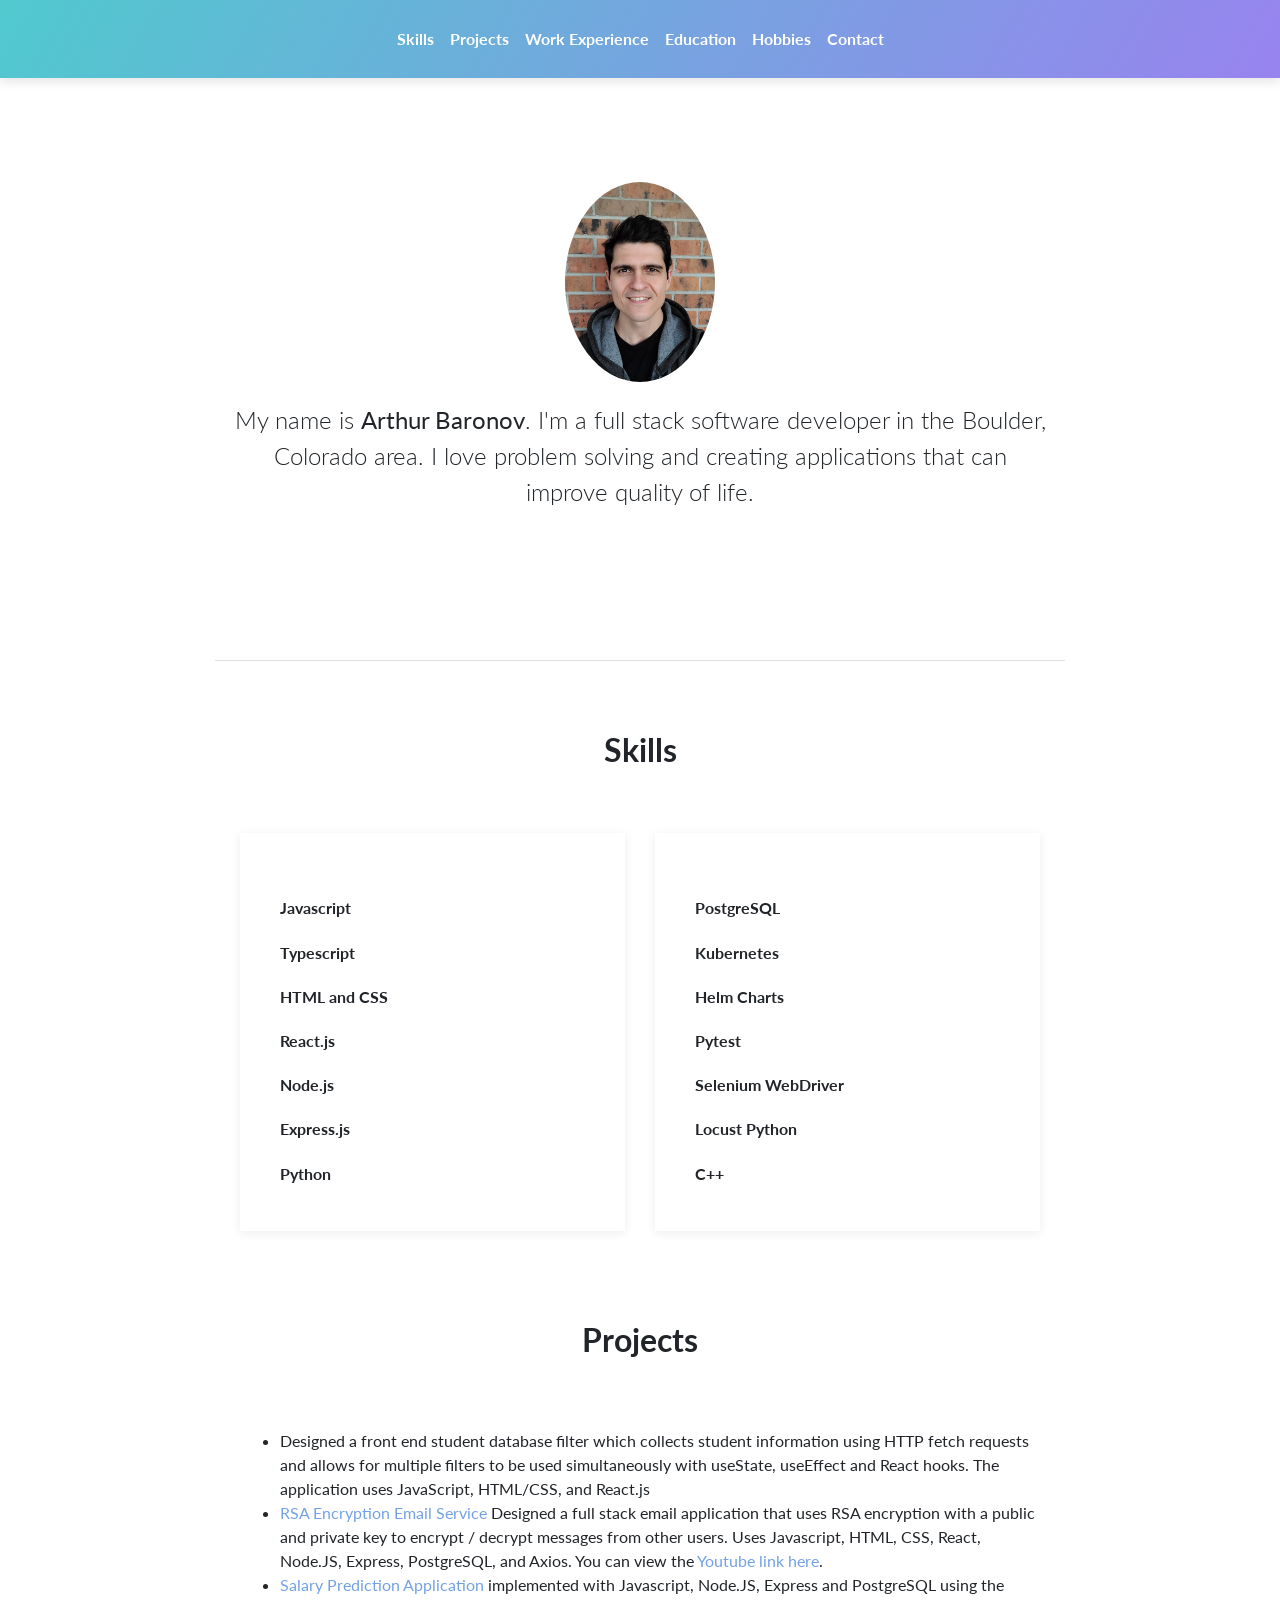
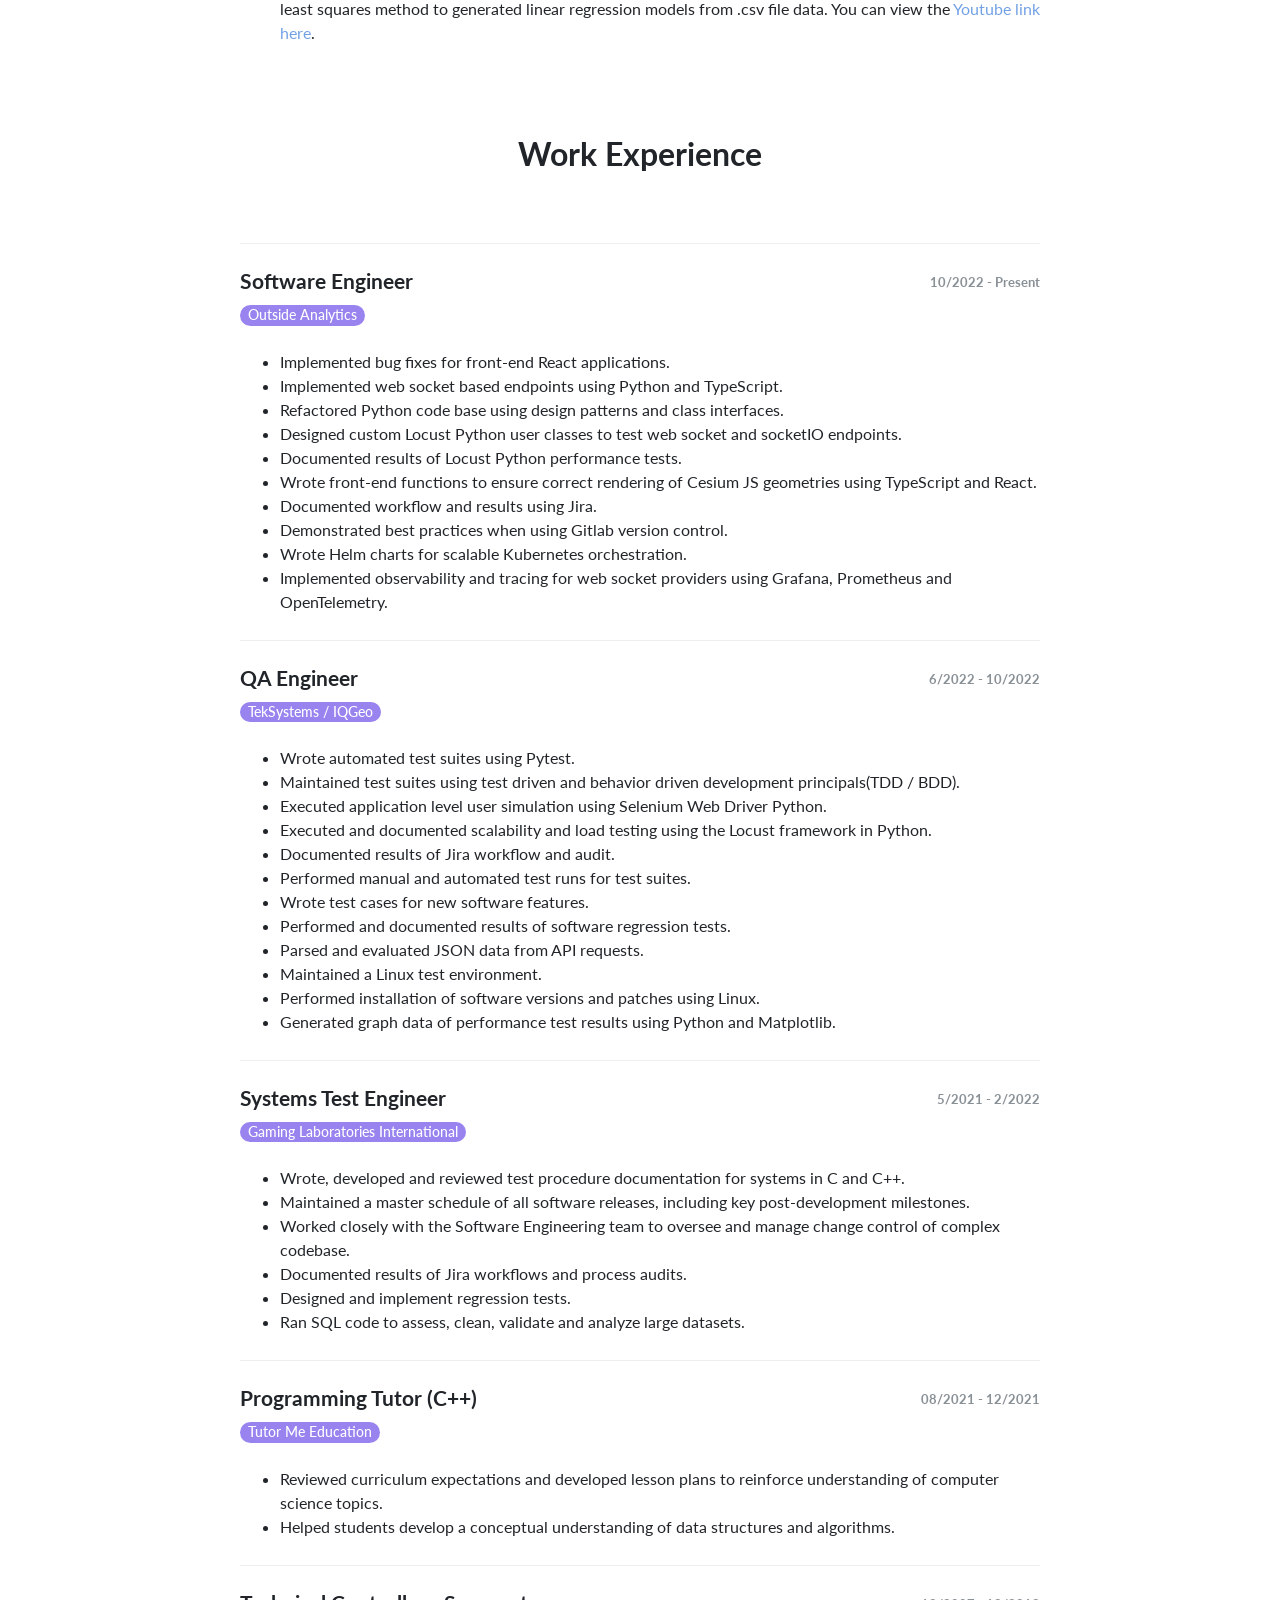
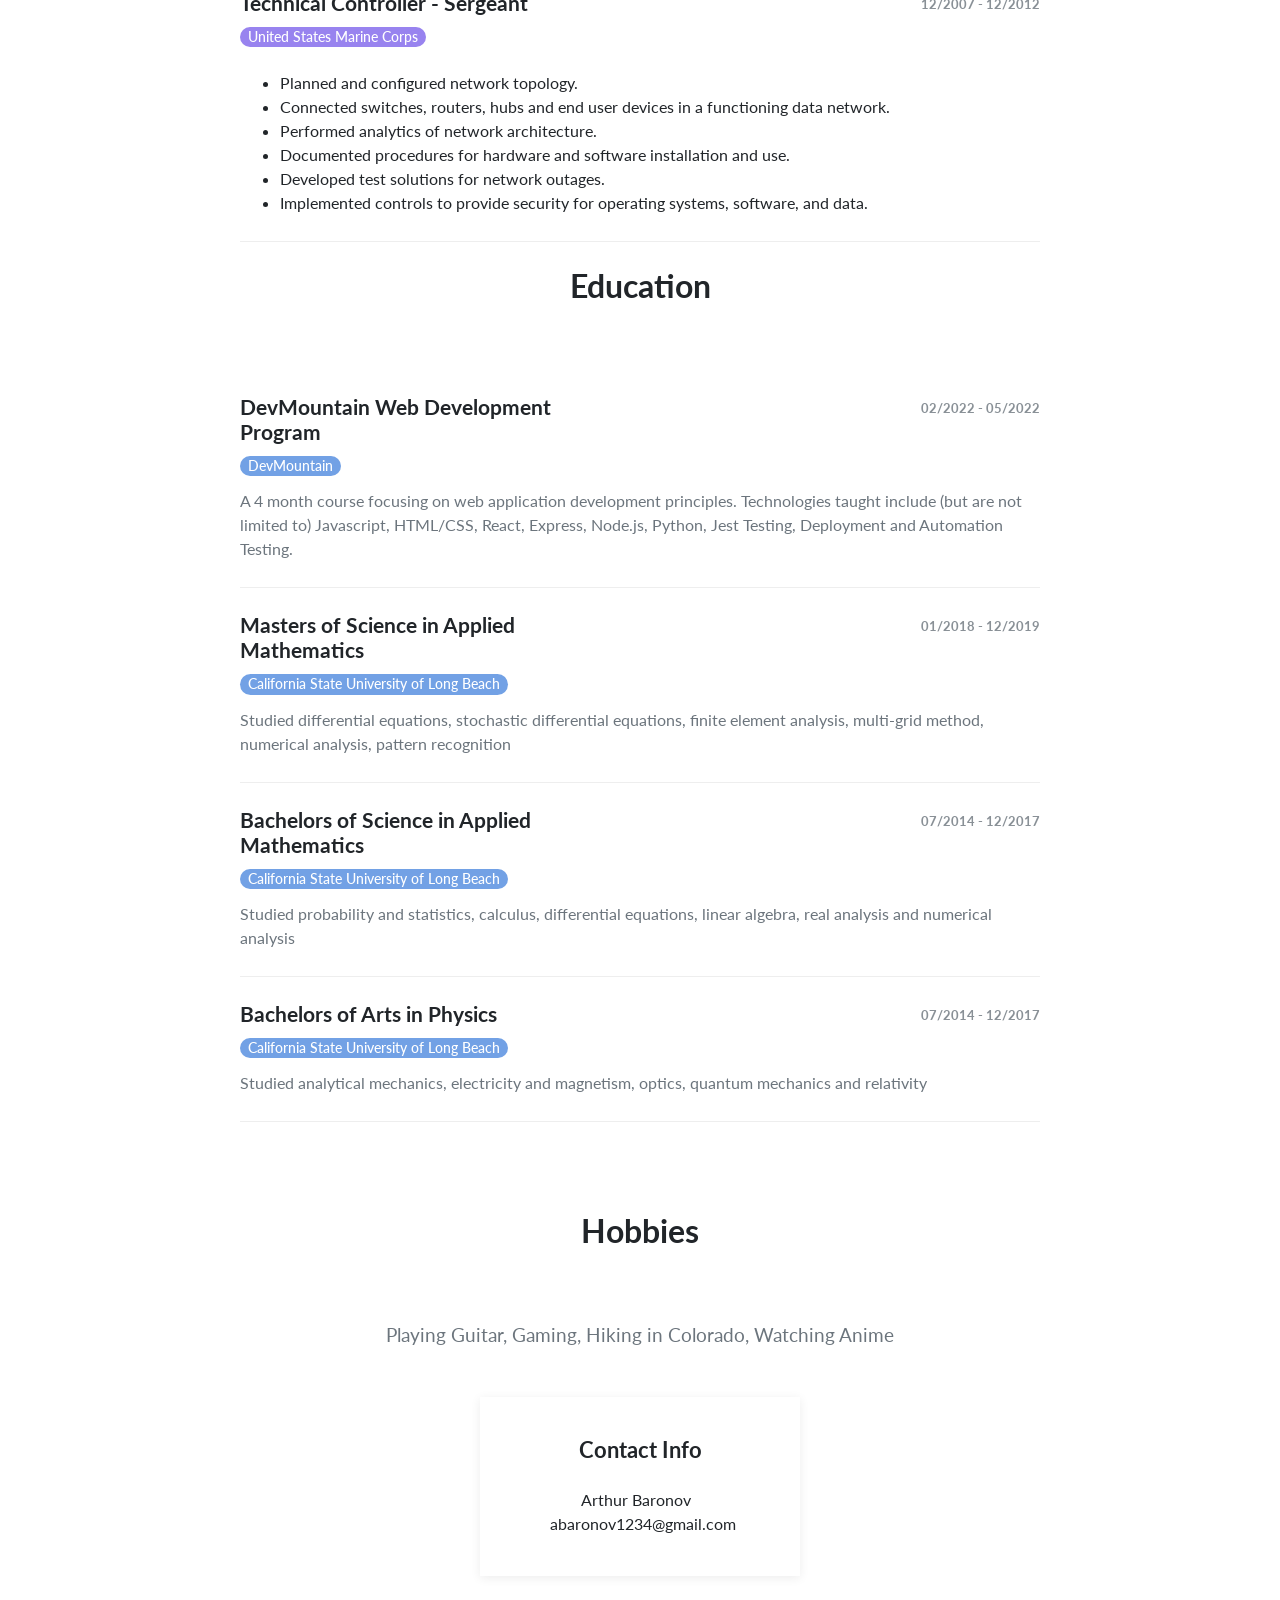
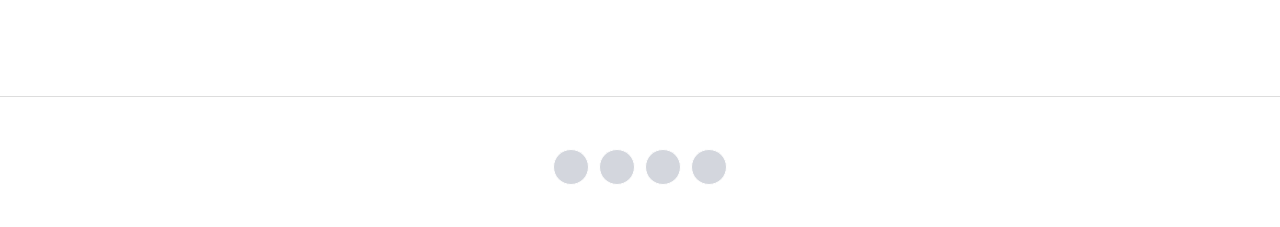
==== commit 97b776d1: "Added youtube link to footer" ====
--- a/index.html
+++ b/index.html
@@ -357,6 +357,7 @@
             <a href="https://www.instagram.com/arthur.baronov/"><i class="ion-social-instagram-outline" title="Instagram"></i></a>
             <a href="https://twitter.com/ArthurBaronov"><i class="ion-social-twitter" title="Twitter"></i></a>
             <a href="https://www.linkedin.com/in/arthurbaronov/"><i class="icon ion-social-linkedin"></i></a>
+            <a href="https://www.youtube.com/@arthursDevSpace"><i class="icon ion-social-youtube"></i></a>
           </div>
         </div>
       </footer>
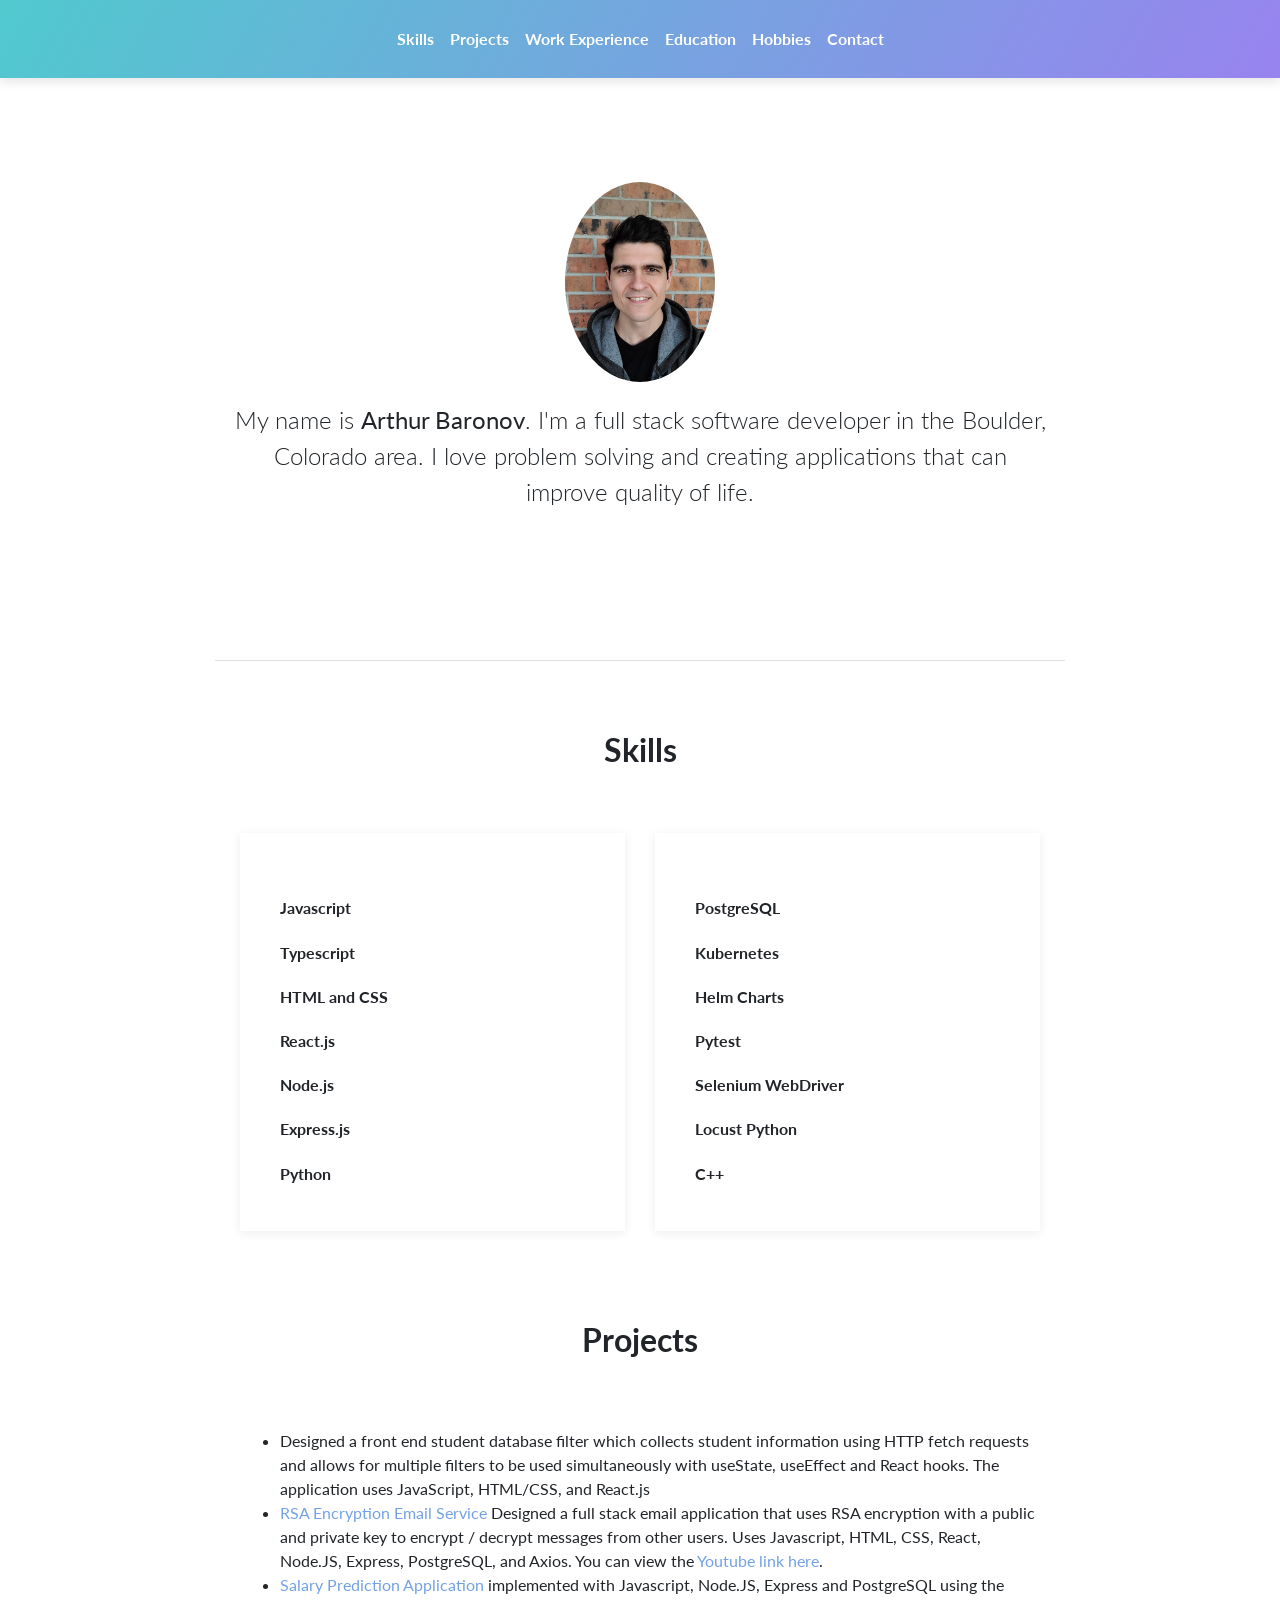
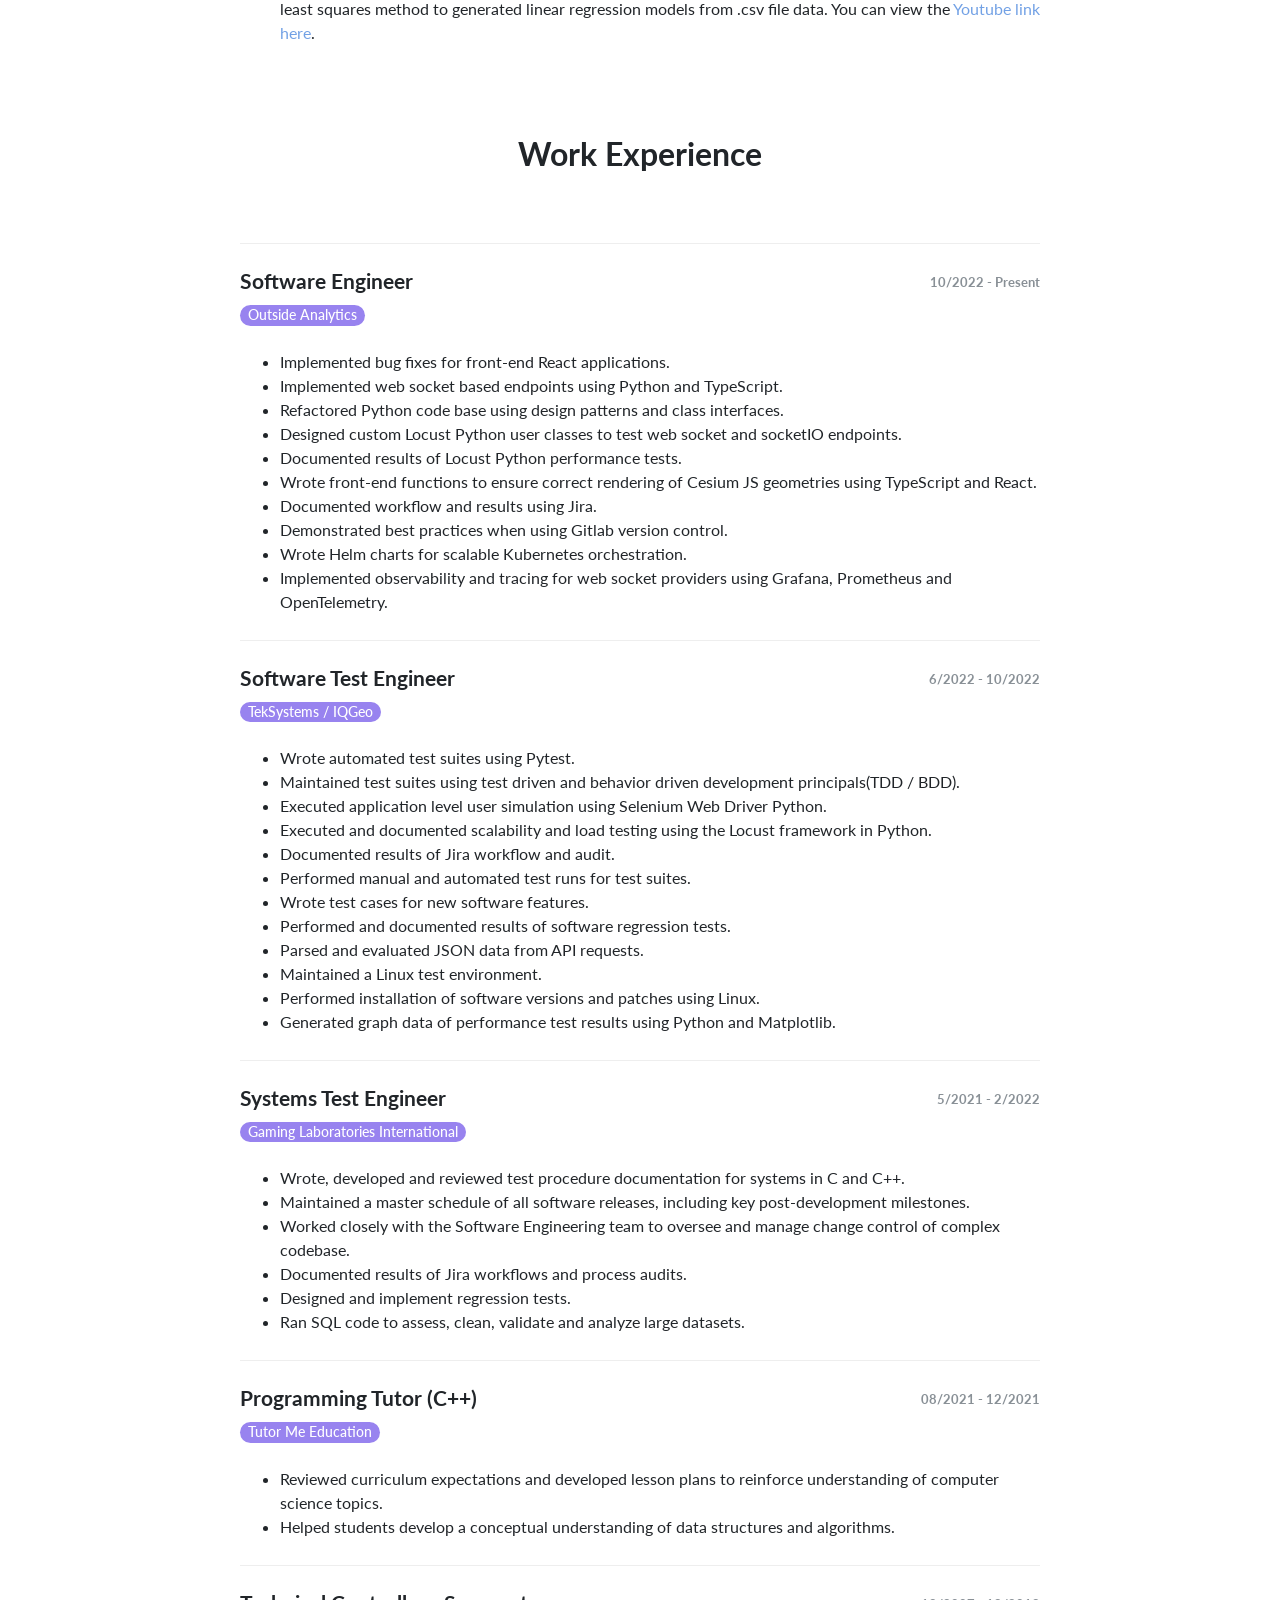
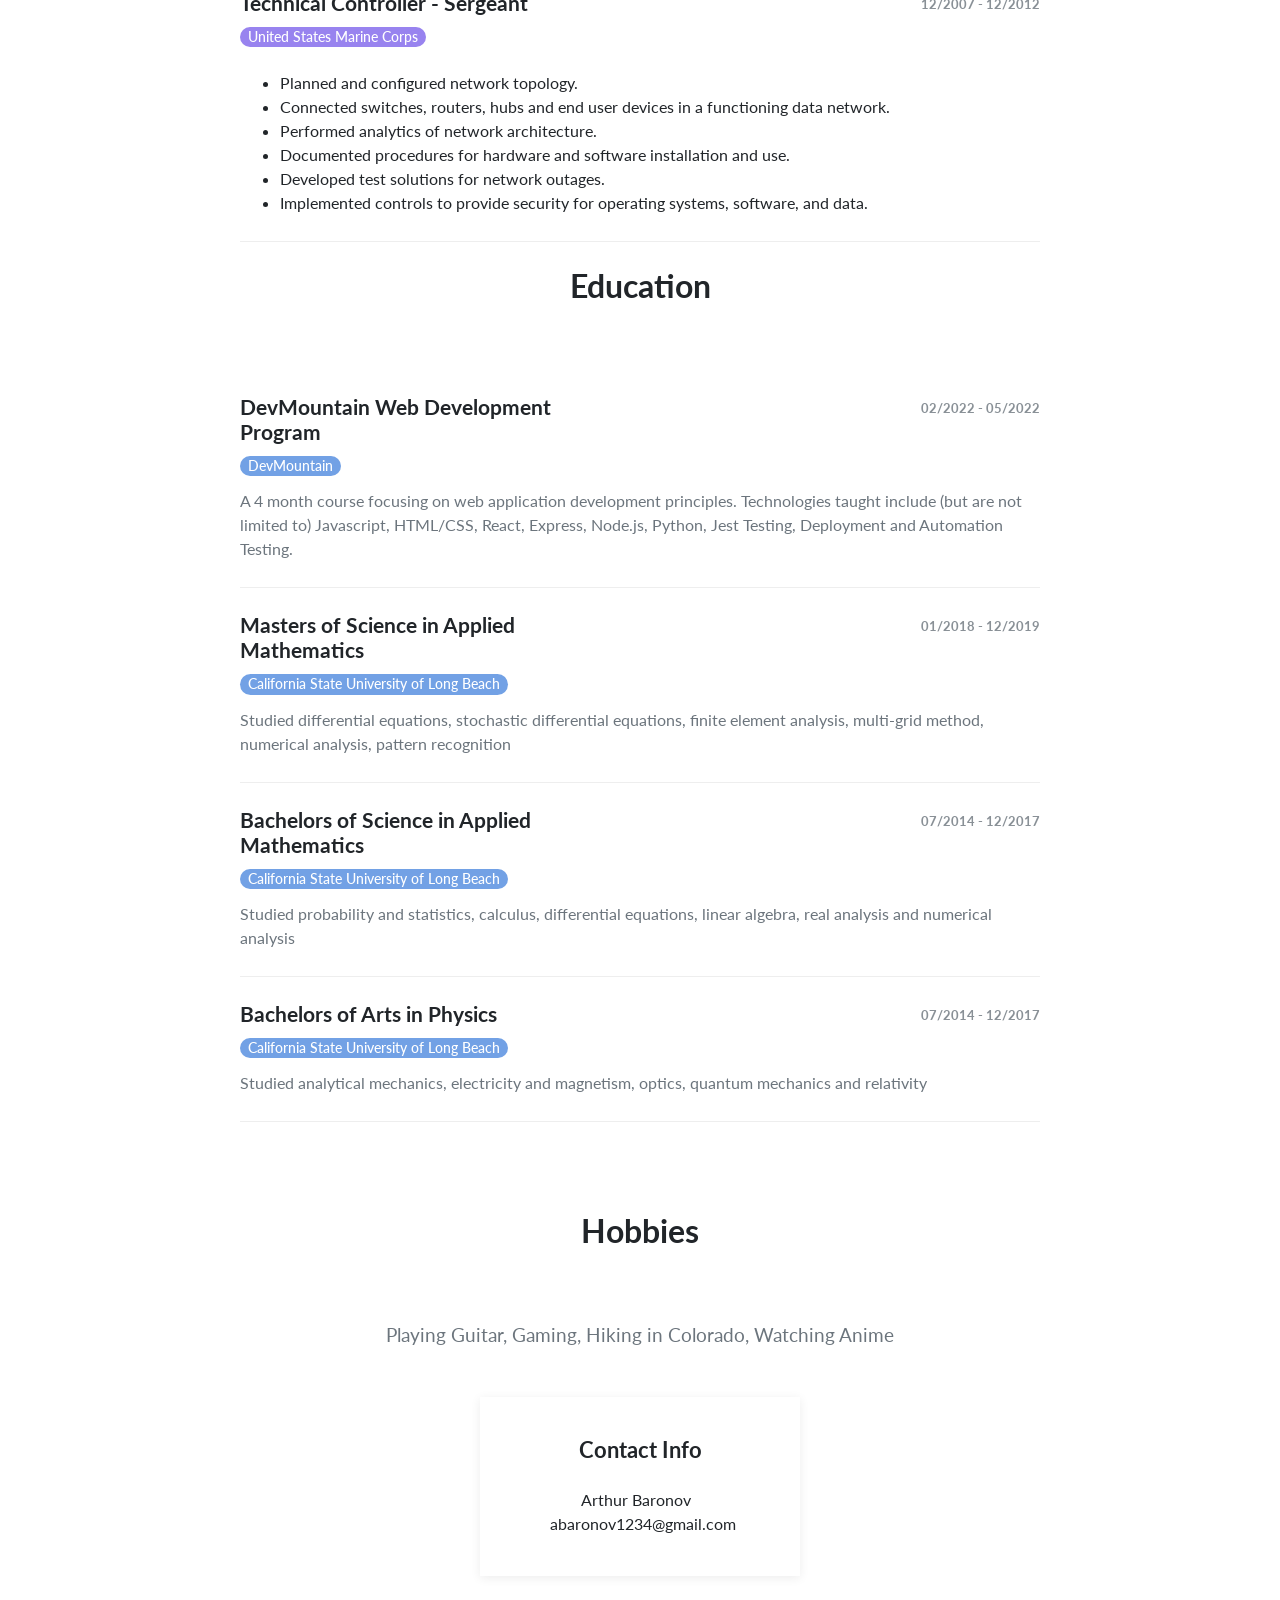
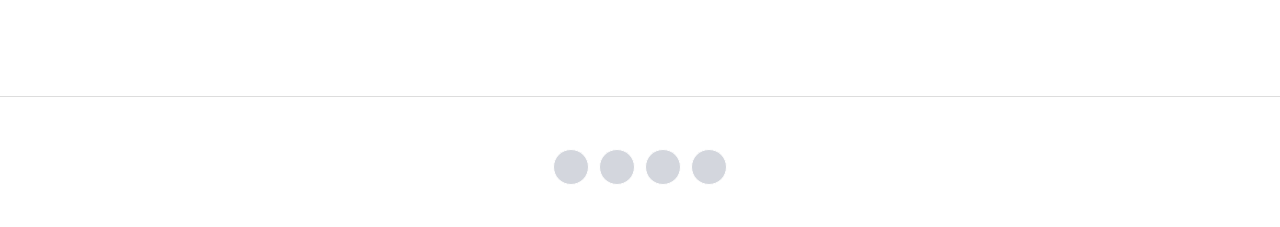
==== commit dcc9107c: "Updated job title" ====
--- a/index.html
+++ b/index.html
@@ -128,7 +128,7 @@
             <div class="item">
               <div class="row">
                 <div class="col-md-6">
-                  <h3>QA Engineer</h3>
+                  <h3>Software Test Engineer</h3>
                   <h4 class="organization">TekSystems / IQGeo</h4>
                 </div>
                 <div class="col-md-6">
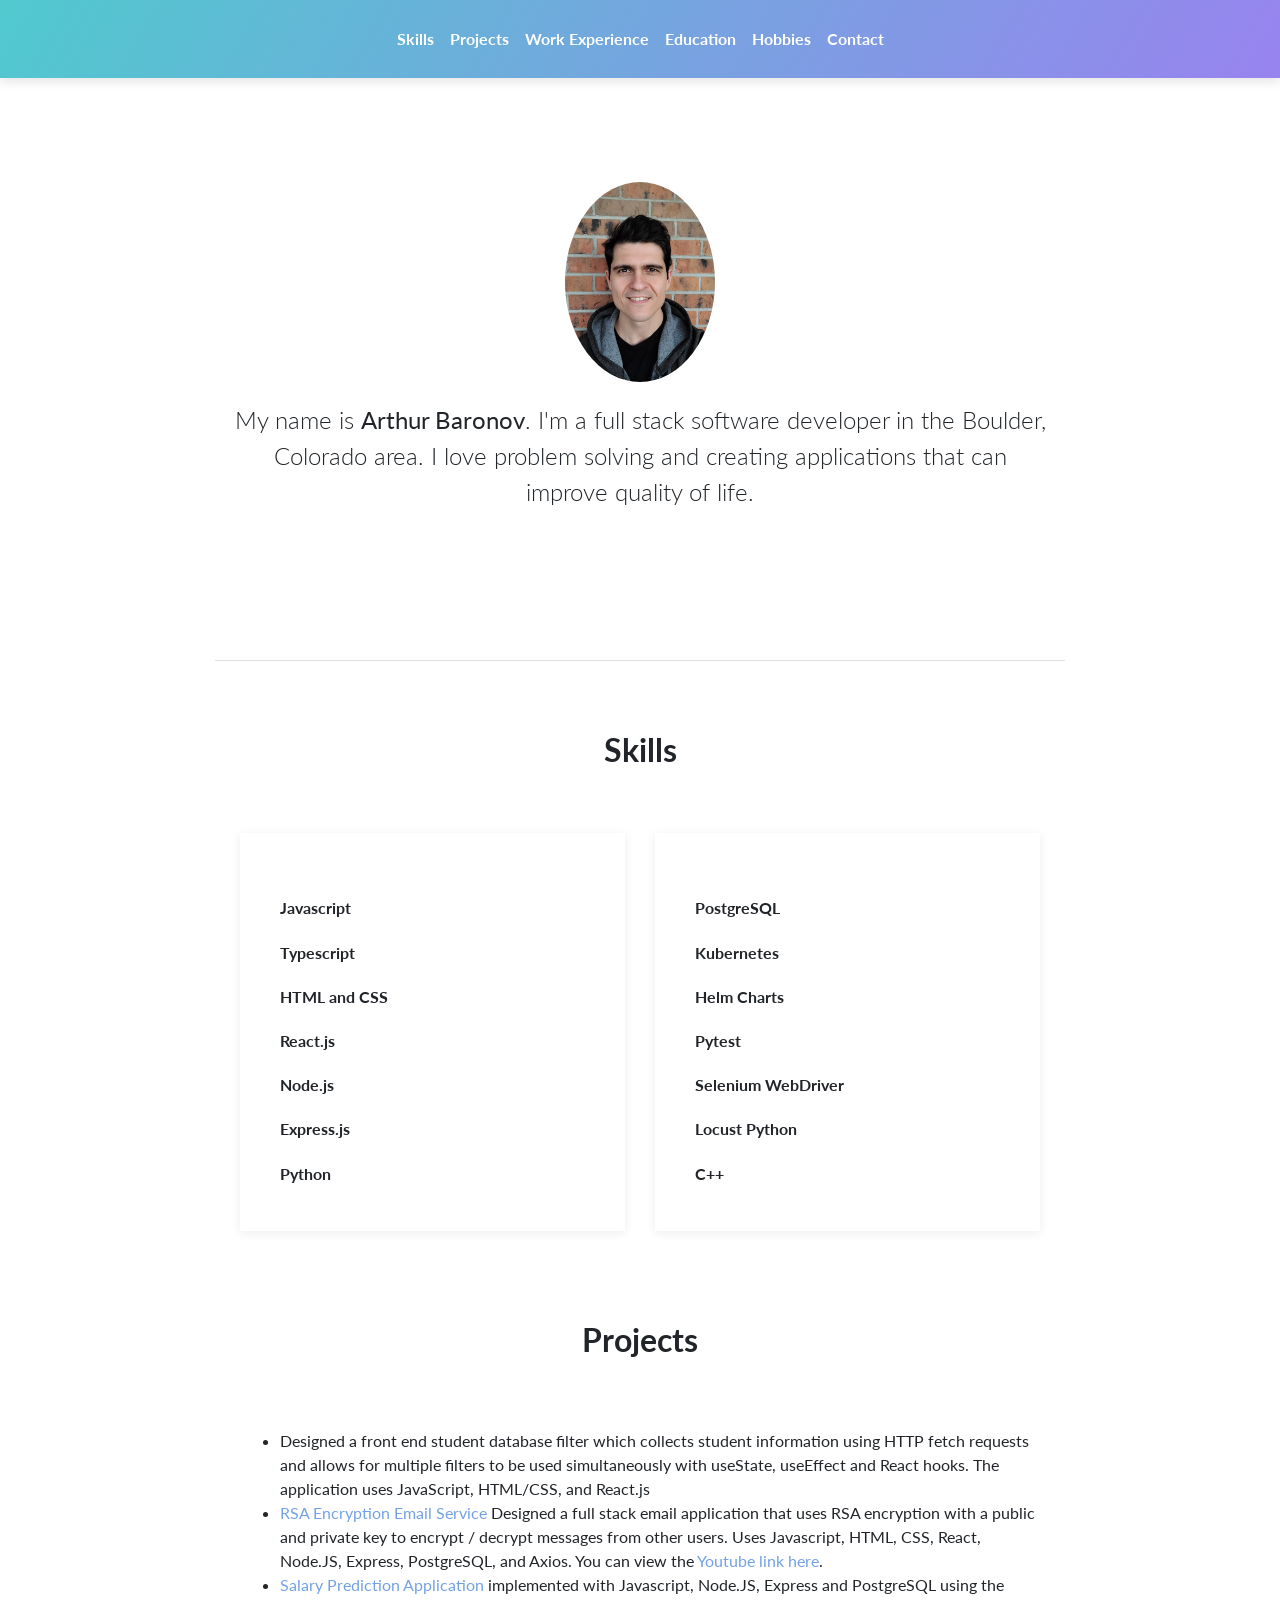
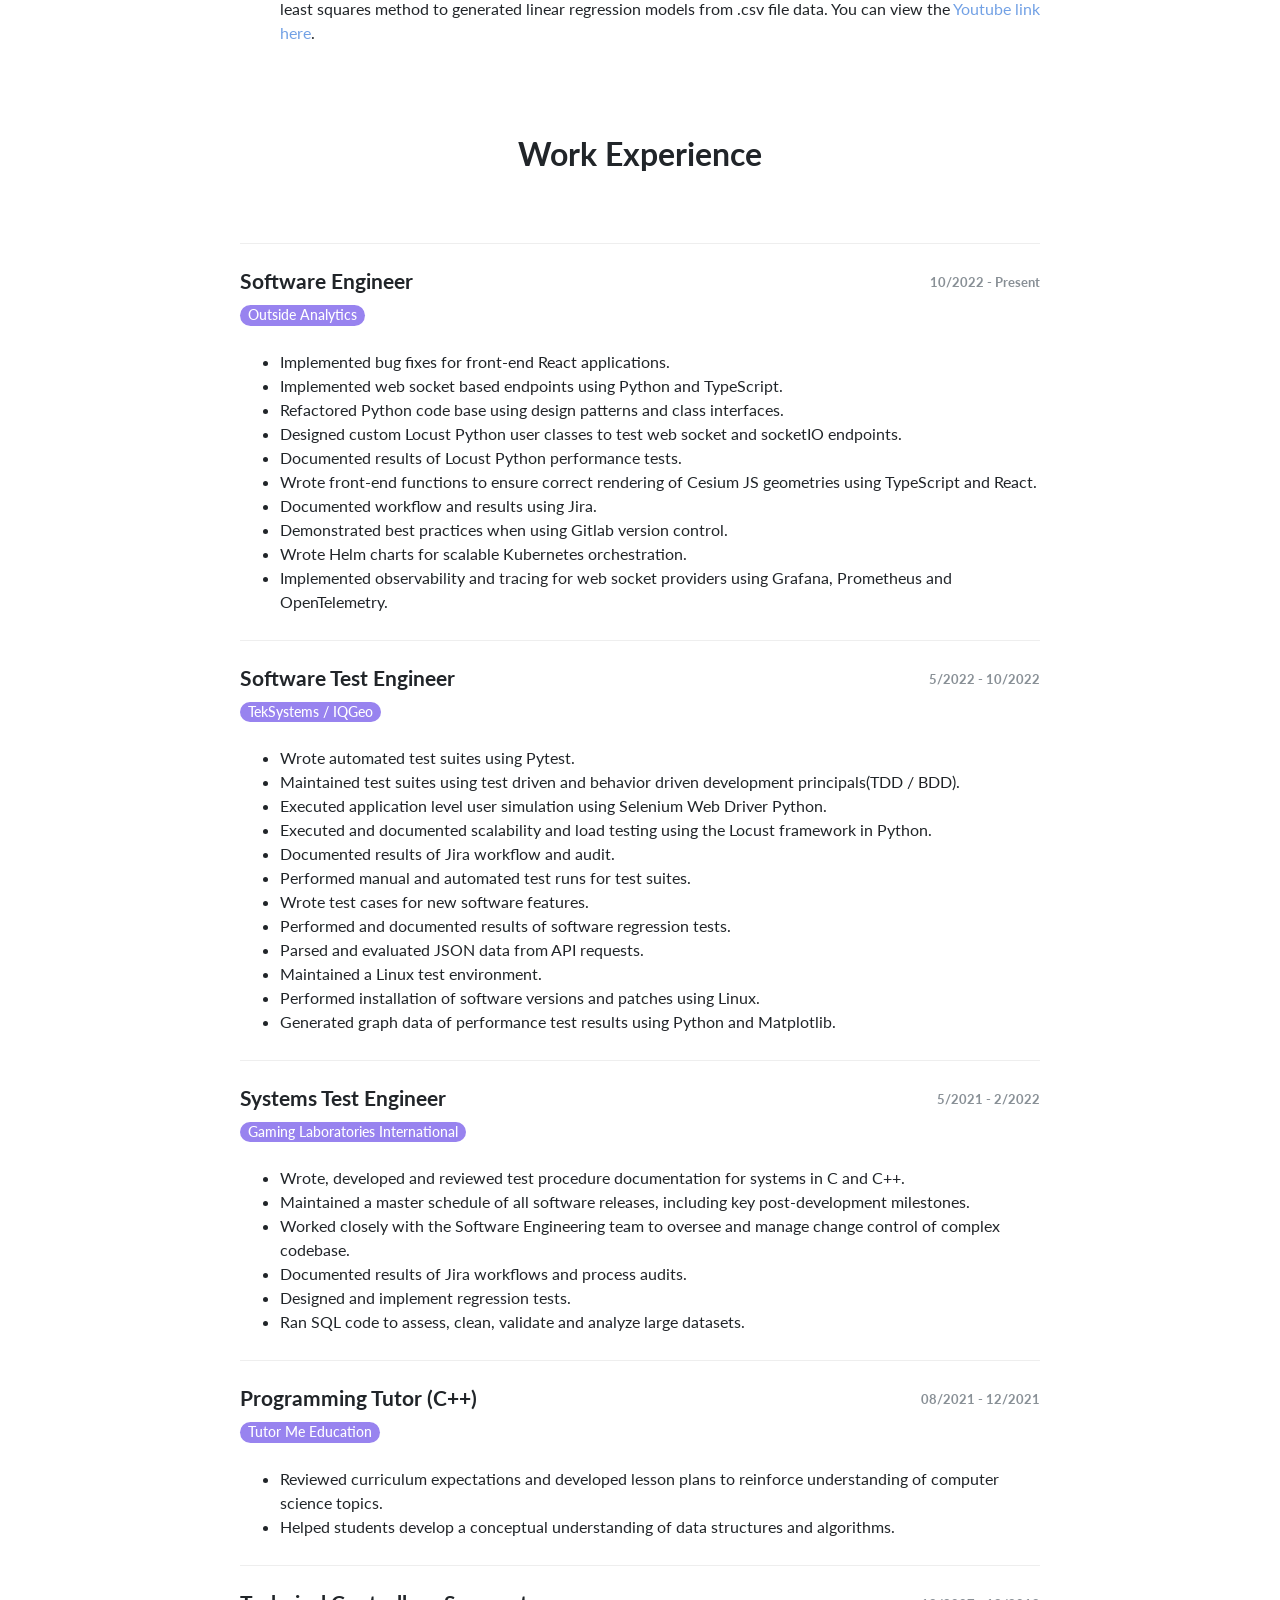
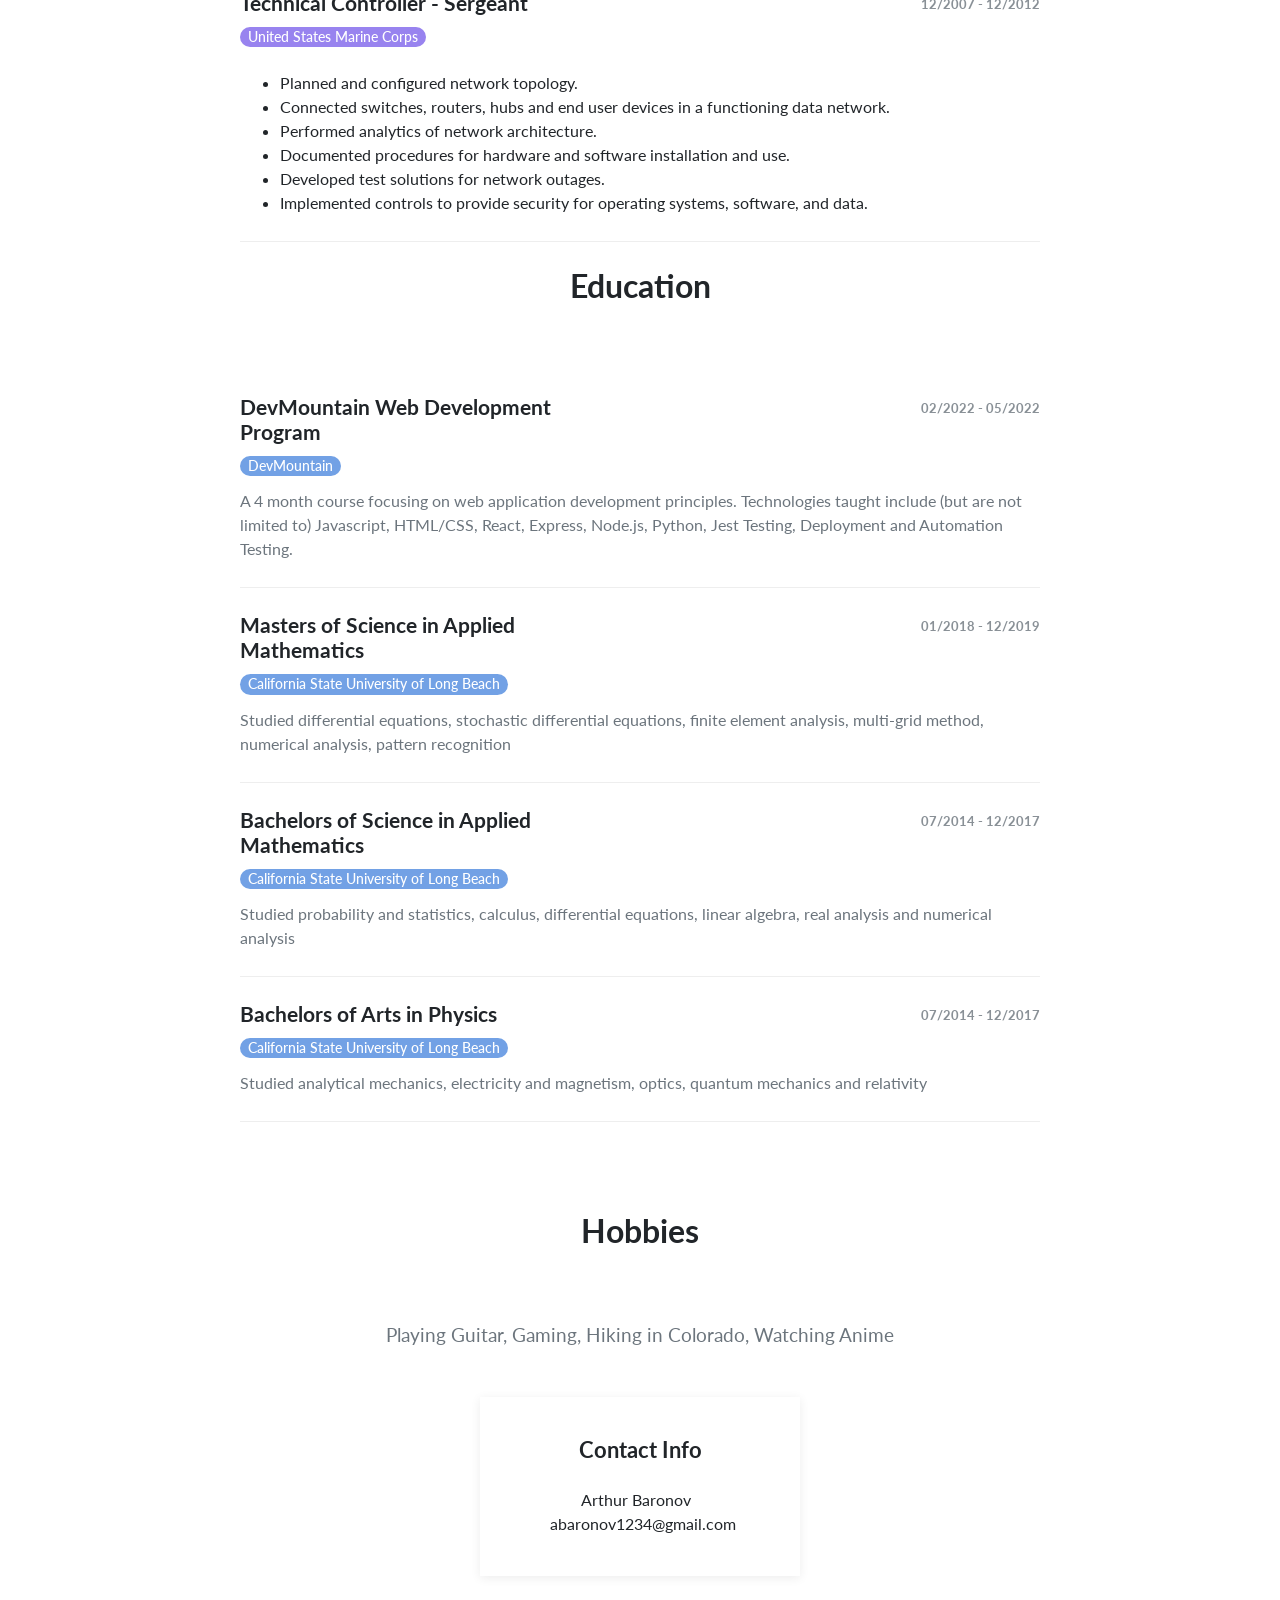
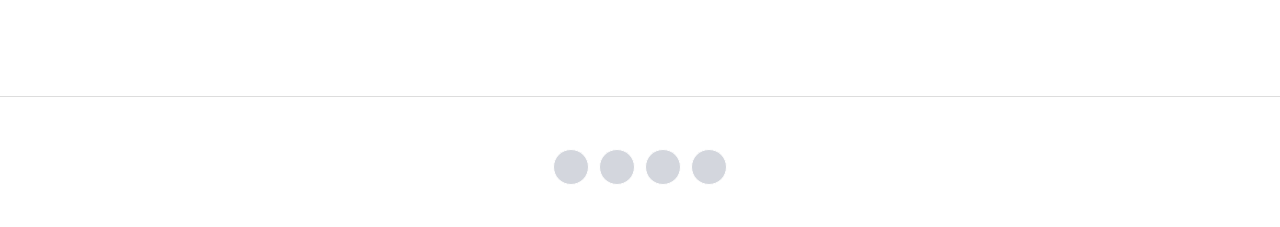
==== commit b7e95fcd: "Updated dates for job" ====
--- a/index.html
+++ b/index.html
@@ -132,7 +132,7 @@
                   <h4 class="organization">TekSystems / IQGeo</h4>
                 </div>
                 <div class="col-md-6">
-                  <time class="period">6/2022 - 10/2022</time>
+                  <time class="period">5/2022 - 10/2022</time>
                 </div>
               </div>
               <p class="text-muted"><ul>
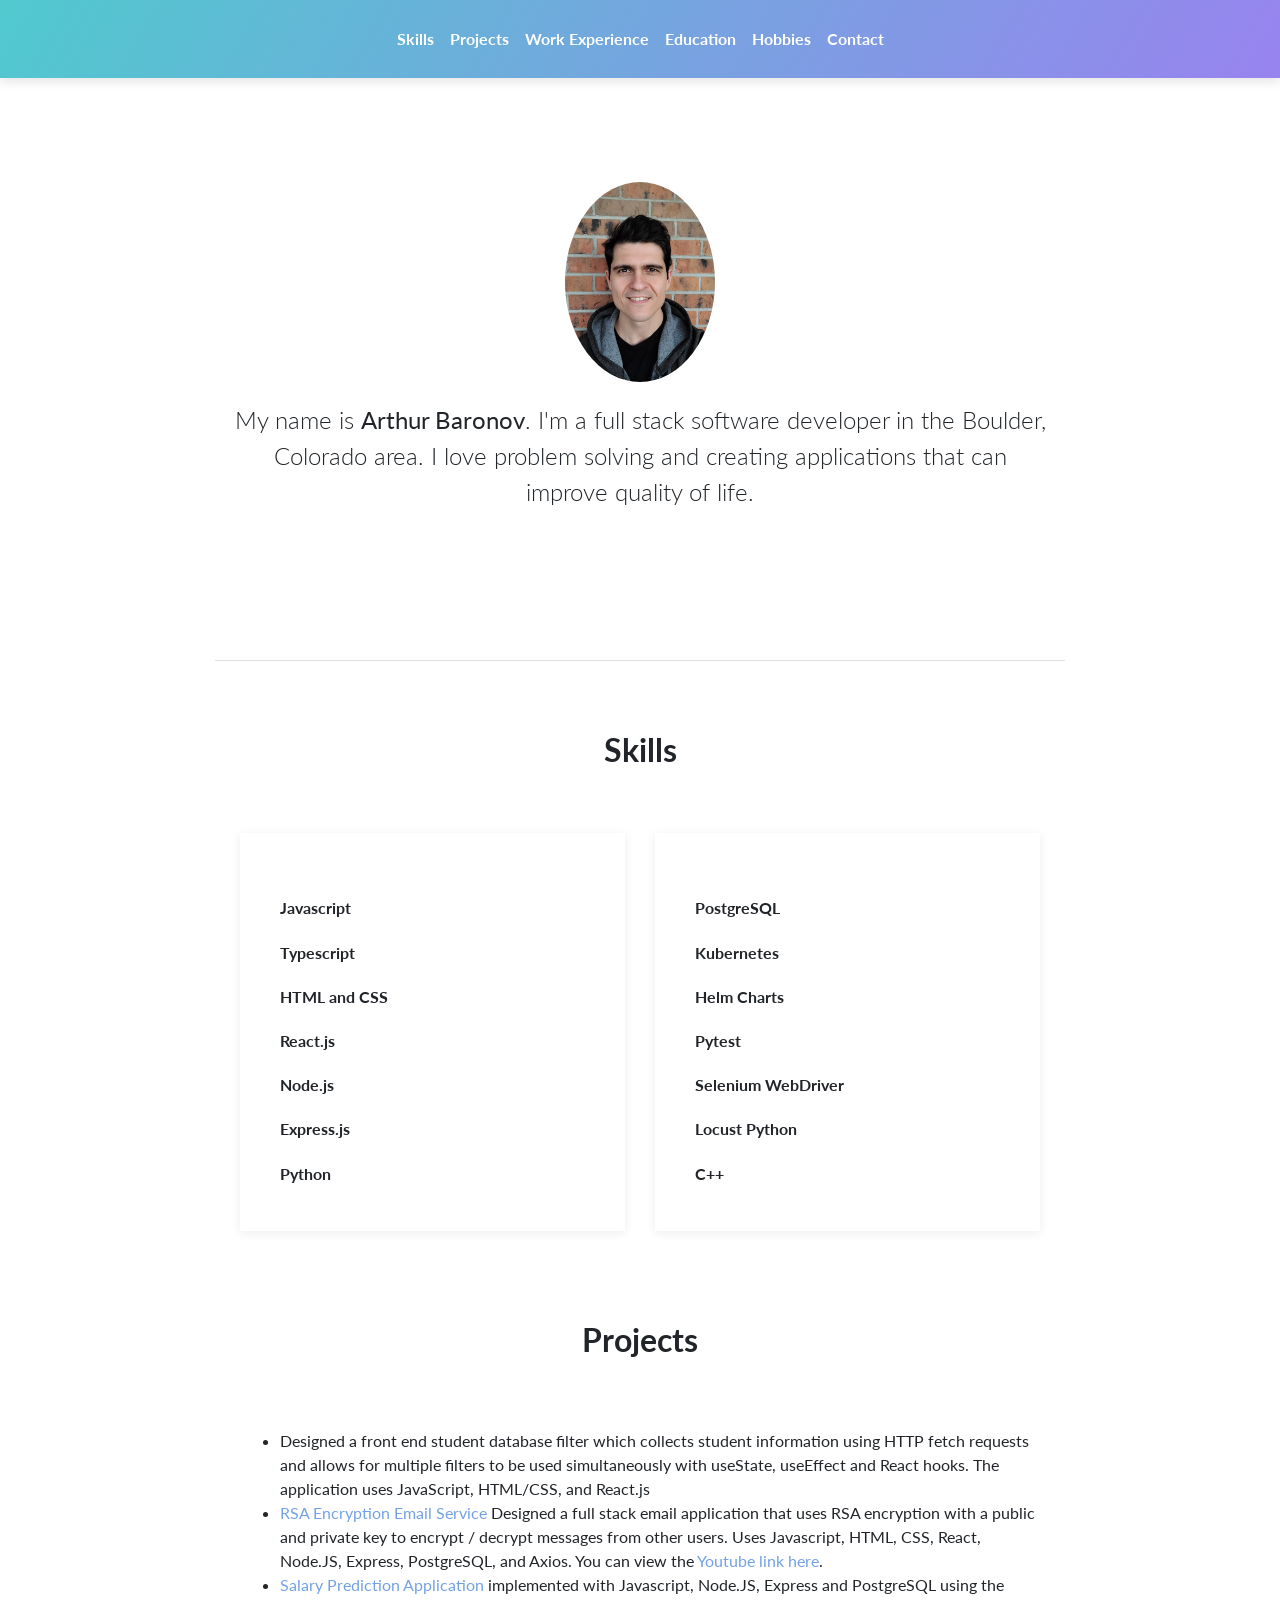
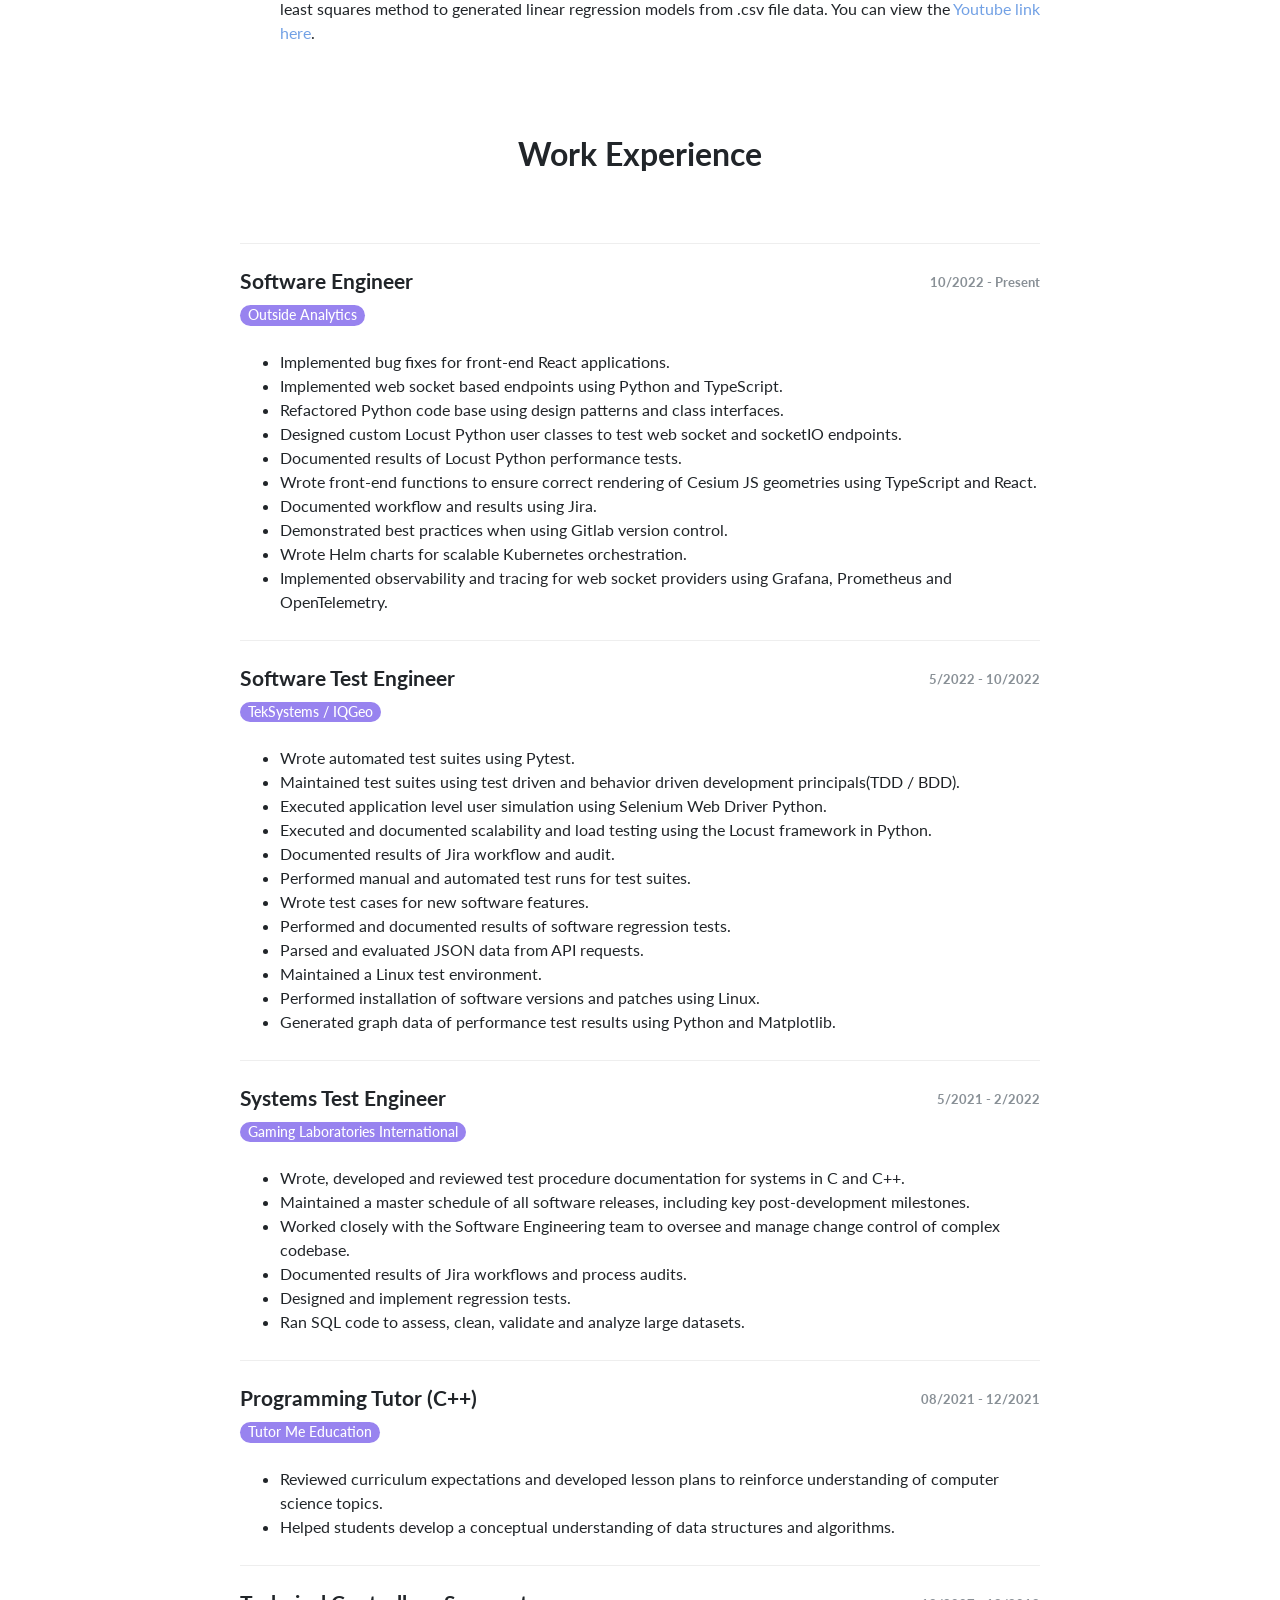
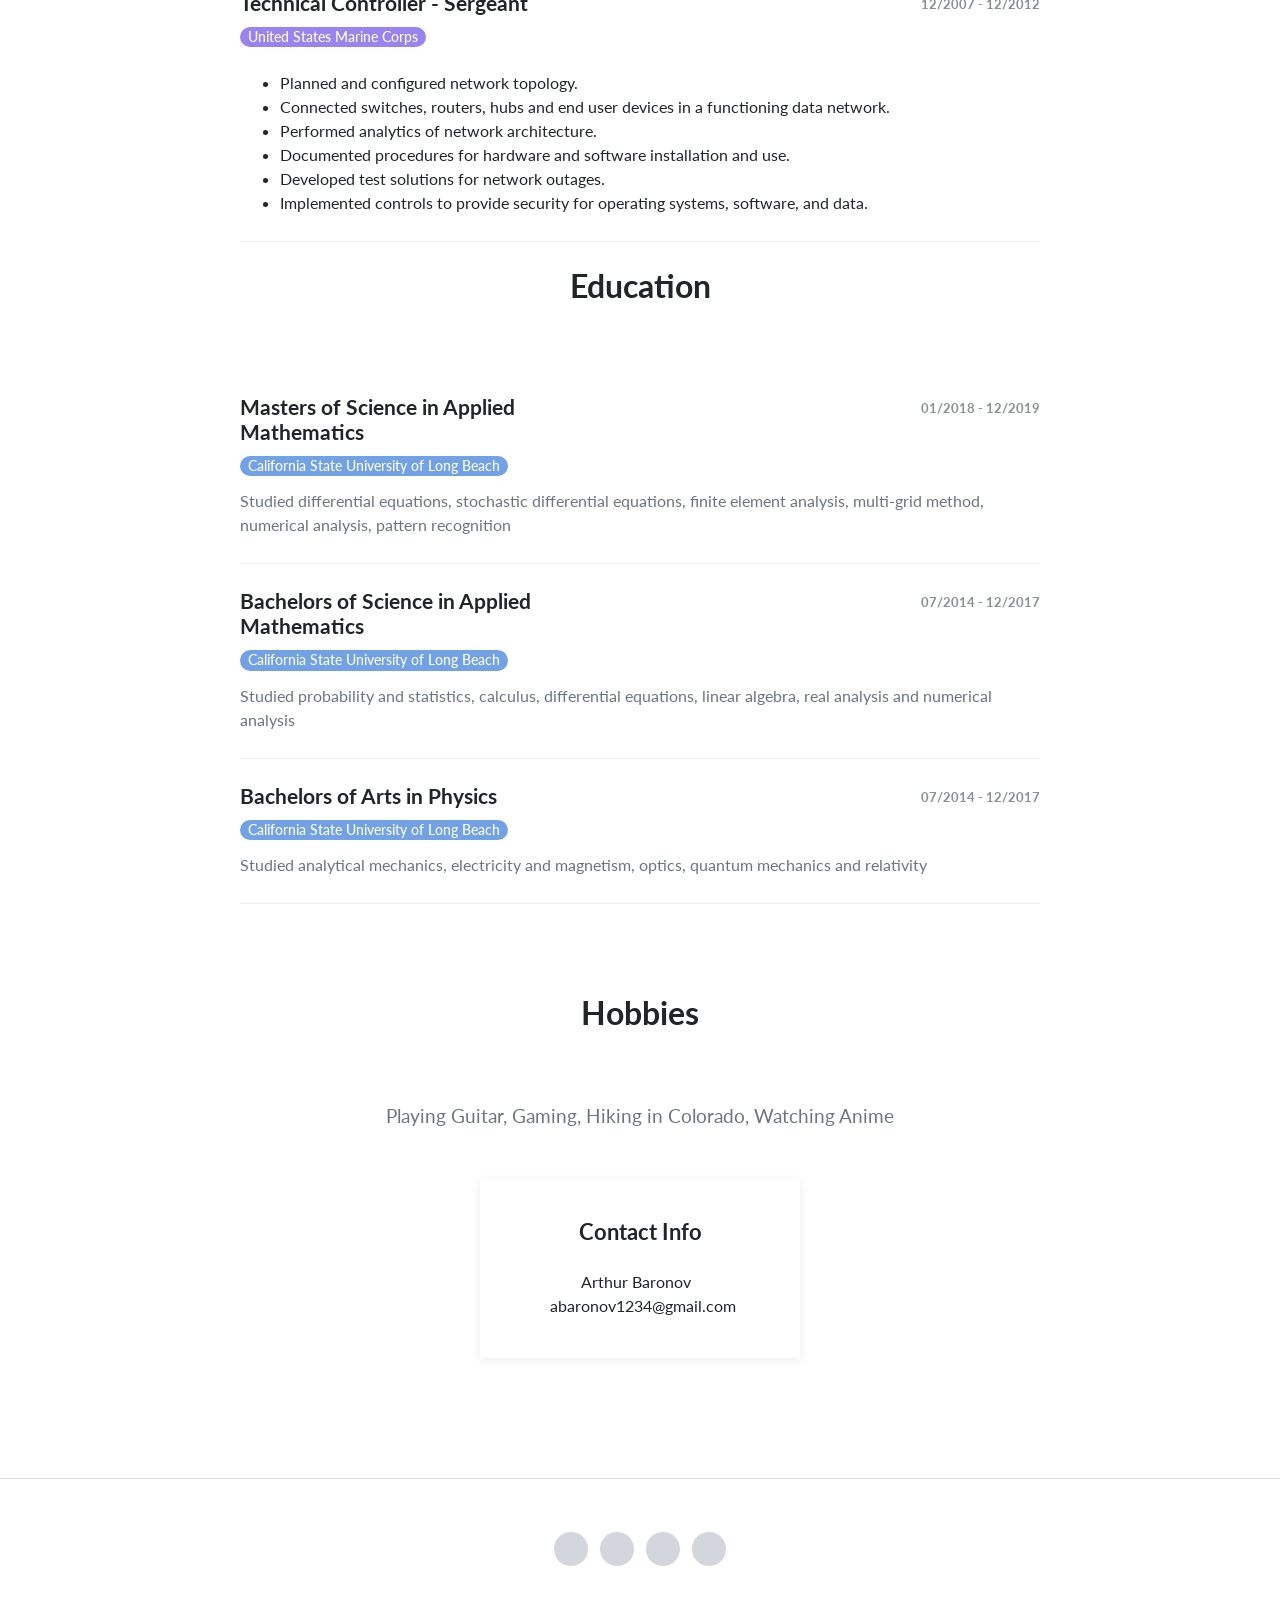
==== commit a77fa270: "removed bootcamp cert" ====
--- a/index.html
+++ b/index.html
@@ -230,18 +230,6 @@
           
           <h2 class="text-center">Education</h2>
           <div class="education group" id="education">
-            <div class="item">
-              <div class="row">
-                <div class="col-md-6">
-                  <h3>DevMountain Web Development Program</h3>
-                  <h4 class="organization">DevMountain</h4>
-                </div>
-                <div class="col-md-6">
-                  <time class="period">02/2022 - 05/2022</time>
-                </div>
-              </div>
-              <p class="text-muted">A 4 month course focusing on web application development principles. Technologies taught include (but are not limited to) Javascript, HTML/CSS, React, Express, Node.js, Python, Jest Testing, Deployment and Automation Testing.</p>
-            </div>
             
             <div class="item">
               <div class="row">
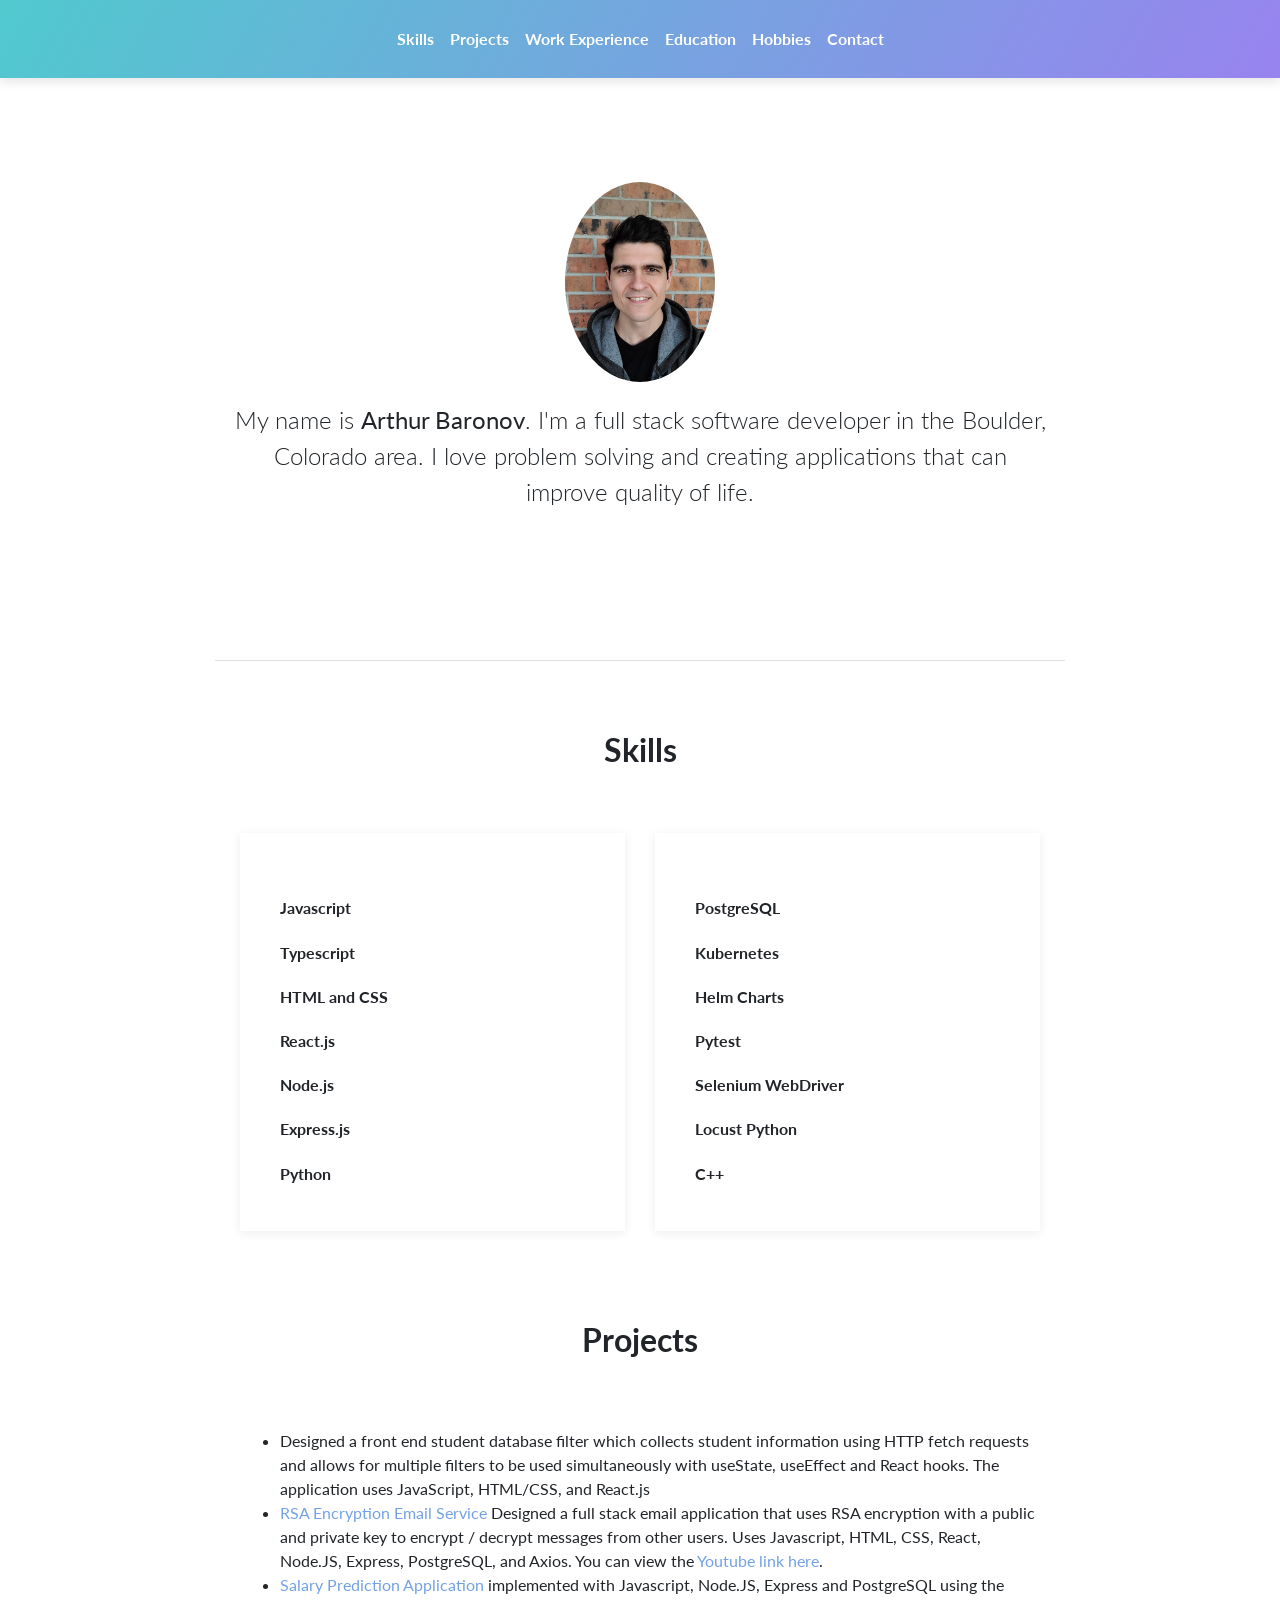
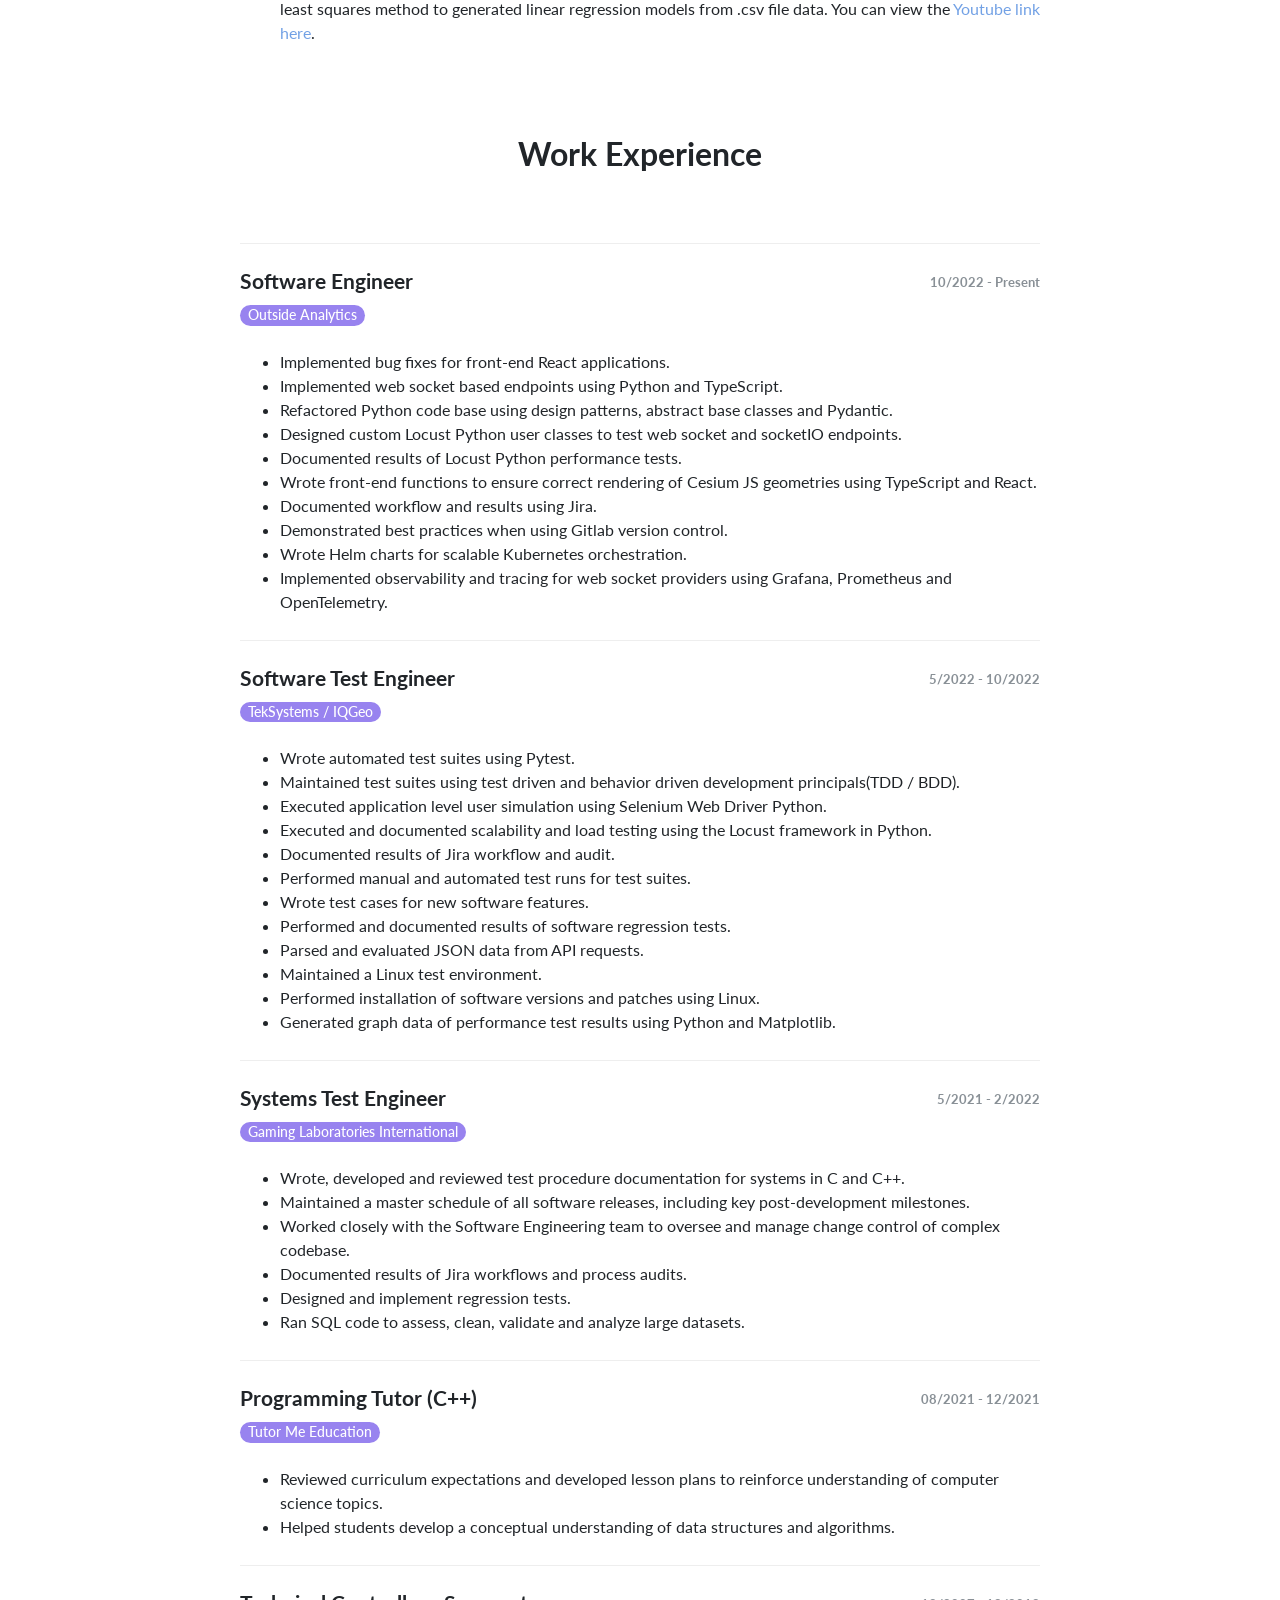
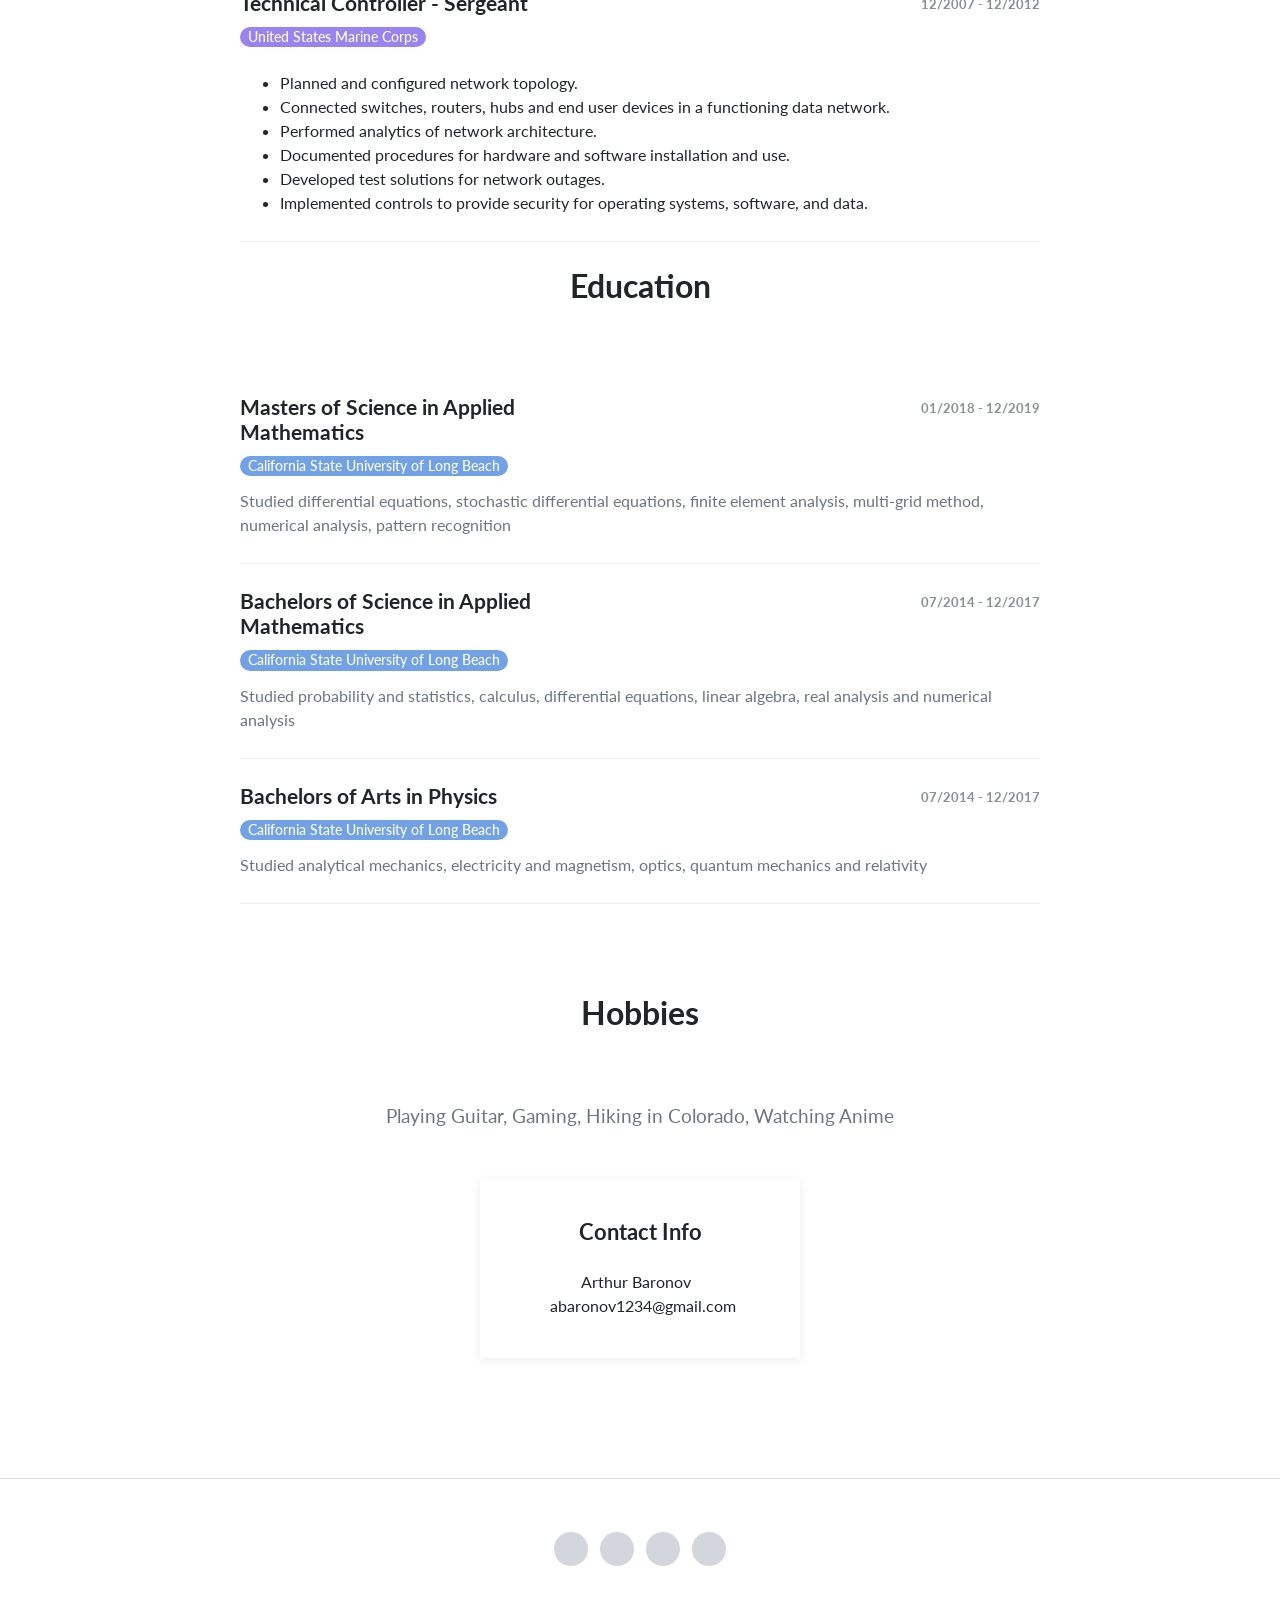
==== commit f3594a70: "Updated resume" ====
--- a/index.html
+++ b/index.html
@@ -114,7 +114,7 @@
               <ul>
                 <li>Implemented bug fixes for front-end React applications.</li>
                 <li>Implemented web socket based endpoints using Python and TypeScript.</li>
-                <li>Refactored Python code base using design patterns and class interfaces.</li>
+                <li>Refactored Python code base using design patterns, abstract base classes and Pydantic.</li>
                 <li>Designed custom Locust Python user classes to test web socket and socketIO endpoints.</li>
                 <li>Documented results of Locust Python performance tests.</li>
                 <li>Wrote front-end functions to ensure correct rendering of Cesium JS geometries using TypeScript and React.</li>
